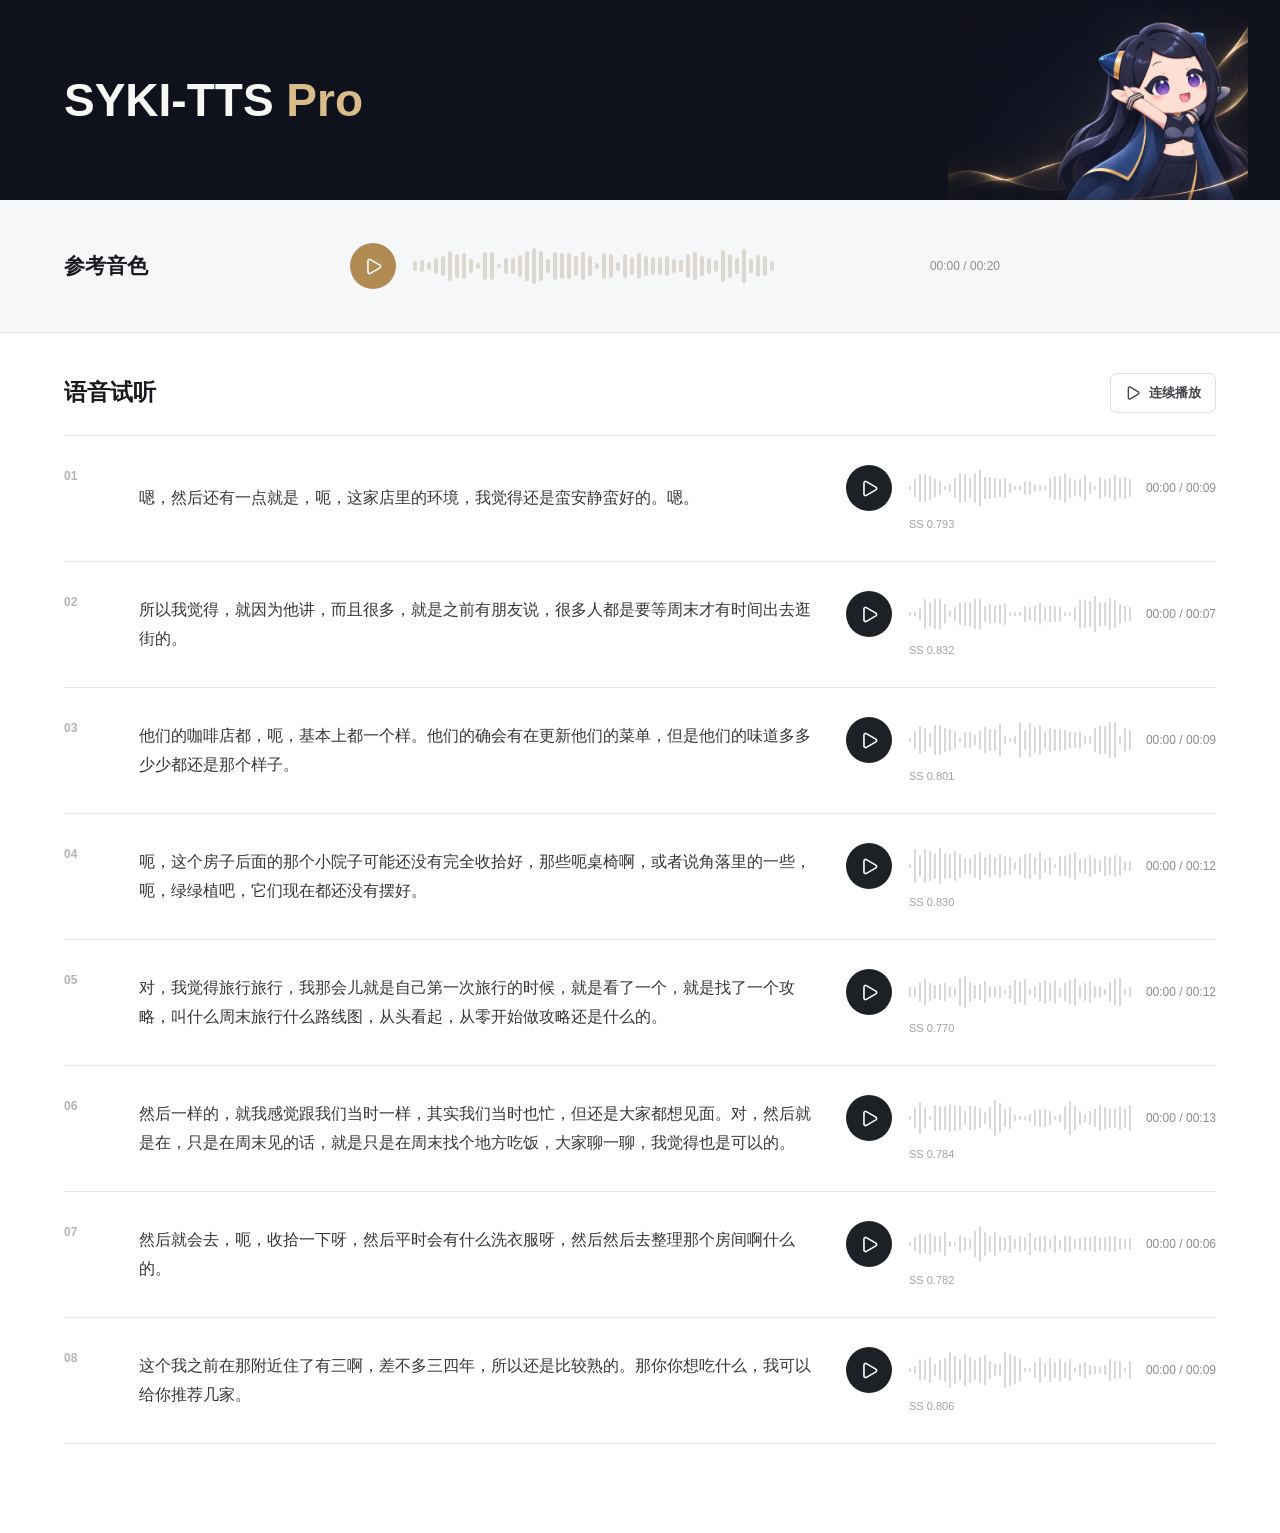
==== syki-tts-pro/index.html @ 078a3ed6 "Add SYKI-TTS Pro voice demo" ====
<!doctype html>
<html lang="zh-CN">
<head>
  <meta charset="utf-8">
  <meta name="viewport" content="width=device-width, initial-scale=1">
  <meta name="theme-color" content="#101116">
  <meta name="description" content="SYKI-TTS Pro 自然语音试听。">
  <title>SYKI-TTS Pro | 自然语音试听</title>
  <link rel="stylesheet" href="assets/style.css">
  <script defer src="assets/data.js"></script>
  <script defer src="assets/app.js"></script>
</head>
<body>
  <main id="top">
    <section class="hero" aria-labelledby="hero-title">
      <div class="hero-inner">
        <div class="hero-copy"><h1 id="hero-title">SYKI-TTS <span>Pro</span></h1></div>
        <div class="hero-art" aria-hidden="true"></div>
      </div>
    </section>

    <section class="reference-band" aria-labelledby="reference-heading">
      <div class="reference-inner">
        <div class="reference-heading">
          <h2 id="reference-heading">参考音色</h2>
        </div>
        <div id="reference-player" class="reference-player"></div>
      </div>
    </section>

    <section id="samples" class="samples-section" aria-labelledby="samples-heading">
      <div class="section-heading">
        <h2 id="samples-heading">语音试听</h2>
        <button id="play-all" class="play-all" type="button"><span class="all-icon" aria-hidden="true"></span><span class="all-label">连续播放</span></button>
      </div>
      <div id="samples-list" class="samples-list"></div>
      <p id="playback-error" class="playback-error" role="status" aria-live="polite"></p>
      <noscript><p>请启用 JavaScript 后试听音频。</p></noscript>
    </section>
  </main>
</body>
</html>
---- syki-tts-pro/assets/style.css ----
:root{color-scheme:light;--ink:#18191d;--muted:#73767c;--line:#e5e6e8;--gold:#ad8950;--paper:#fff;--surface:#f7f8f9;--blue:#446e7a}
*{box-sizing:border-box}
html{scroll-behavior:smooth}
body{margin:0;background:var(--paper);color:var(--ink);font-family:-apple-system,BlinkMacSystemFont,"SF Pro Display","Segoe UI","PingFang SC","Microsoft YaHei",sans-serif;letter-spacing:0;-webkit-font-smoothing:antialiased}
button,input,a{font:inherit}
button{cursor:pointer}
a{color:inherit;text-decoration:none}
button:focus-visible,a:focus-visible,input:focus-visible{outline:3px solid #478999;outline-offset:4px}
.hero{color:#f7f7f5;background:#0f111c;overflow:hidden}
.hero-inner{max-width:1216px;height:200px;margin:auto;padding:0 32px;position:relative;display:flex;align-items:center}
.hero-copy{position:relative;z-index:1;max-width:calc(100% - 300px)}
.hero-art{position:absolute;right:0;top:0;bottom:0;width:300px;background-image:url('hero-wide.png');background-repeat:no-repeat;background-size:auto 100%;background-position:right bottom}
h1,h2,p{margin-top:0}
.hero h1{margin:0;font-size:46px;line-height:1.15;font-weight:700;letter-spacing:0;white-space:nowrap}
.hero h1 span{color:#d8bc8a}
.reference-band{background:#f6f7f8;border-bottom:1px solid #e8e9ea}
.reference-inner{max-width:1216px;min-height:132px;margin:auto;padding:26px 32px;display:grid;grid-template-columns:250px minmax(0,1fr);gap:36px;align-items:center}
.reference-heading h2{font-size:21px;margin:0;line-height:1.3;font-weight:650}
.reference-player{max-width:650px;min-width:0}
.audio-player{display:grid;grid-template-columns:48px minmax(0,1fr) auto;gap:15px;align-items:center;min-width:0}
.play-button{display:grid;place-items:center;width:46px;height:46px;padding:0;border:0;border-radius:50%;background:#1d2024;color:white;transition:background .2s ease,transform .2s ease}
.play-button:hover{background:#405b63;transform:scale(1.04)}
.play-button svg{width:19px;height:19px;stroke-width:2}
.reference-player .play-button{background:#b18b51}
.reference-player .play-button:hover{background:#856b43}
.wave-wrap{position:relative;min-width:0;height:44px;display:flex;align-items:center}
.wave-wrap:focus-within{outline:2px solid #478999;outline-offset:2px;border-radius:4px}
.wave{height:36px;display:flex;align-items:center;gap:3px;width:100%;overflow:hidden}
.wave span{flex:1 1 0;min-width:2px;max-width:4px;height:var(--bar-height);min-height:4px;border-radius:3px;background:#d5d9dc;transition:background .15s ease}
.wave span.played{background:var(--blue)}
.reference-player .wave span{background:#ddd8cf}
.reference-player .wave span.played{background:#af8a54}
.scrubber{position:absolute;inset:0;width:100%;height:100%;margin:0;opacity:0;cursor:pointer}
.audio-time{font-variant-numeric:tabular-nums;font-size:12px;color:#8a8c91;white-space:nowrap}
.samples-section{max-width:1216px;margin:auto;padding:40px 32px 70px;scroll-margin-top:24px}
.section-heading{display:flex;align-items:center;justify-content:space-between;gap:25px;padding-bottom:22px}
.section-heading h2{margin:0;font-size:23px;line-height:1.3;font-weight:650;letter-spacing:0}
.play-all{display:inline-flex;align-items:center;justify-content:center;gap:8px;min-height:40px;padding:0 14px;border:1px solid #dedfe1;border-radius:7px;color:#41464b;background:#fff;white-space:nowrap;font-size:13px;font-weight:600;transition:background .2s ease,border-color .2s ease}
.play-all:hover{background:#f5f6f7;border-color:#c7c9cb}
.all-icon{display:inline-flex;align-items:center;justify-content:center;width:16px;height:16px}
.all-icon svg{width:16px;height:16px}
.samples-list{border-top:1px solid #dfe1e3}
.sample-row{display:grid;grid-template-columns:50px minmax(0,1fr) minmax(285px,370px);gap:25px;align-items:center;padding:29px 0;border-bottom:1px solid #e7e9ea}
.sample-number{align-self:start;padding-top:4px;font-variant-numeric:tabular-nums;font-size:12px;color:#b2b4b7;font-weight:650}
.sample-text{margin:0;font-size:16px;line-height:1.8;color:#34363a;overflow-wrap:anywhere}
.sample-meta{display:flex;align-items:center;justify-content:space-between;gap:12px;margin-top:5px;padding-left:63px}
.sample-score{font-variant-numeric:tabular-nums;color:#a1a3a7;font-size:11px}
.sample-status{color:#69818a;font-size:11px;min-height:16px}
.audio-player.is-playing .play-button{background:#3e6873}
.playback-error{color:#aa5b45;font-size:13px;margin:18px 0 0;min-height:1px}
@media(max-width:900px){.hero-copy{max-width:calc(100% - 250px)}.hero-art{width:250px}.hero h1{font-size:36px}.reference-inner{grid-template-columns:180px minmax(0,1fr)}.sample-row{grid-template-columns:36px minmax(0,1fr);gap:12px 18px}.sample-control{grid-column:2;max-width:480px;width:100%}.sample-text{font-size:16px}.sample-number{grid-row:span 2}}
@media(max-width:600px){.hero{background:#0c0e1a}.hero-inner{height:150px;padding:0 20px}.hero-copy{max-width:calc(100% - 130px)}.hero-art{width:130px;background-image:url('hero-mobile.png');background-size:auto 145%}.hero h1{font-size:28px}.reference-inner{min-height:0;grid-template-columns:1fr;gap:16px;padding:23px 22px}.reference-heading h2{font-size:19px}.reference-player{width:100%}.samples-section{padding:30px 22px 60px}.section-heading{padding-bottom:18px;gap:18px}.section-heading h2{font-size:20px}.play-all{font-size:12px;padding:0 10px;min-height:38px}.sample-row{grid-template-columns:27px minmax(0,1fr);gap:12px 11px;padding:24px 0}.sample-text{font-size:15px;line-height:1.85}.sample-control{grid-column:2}.audio-player{grid-template-columns:42px minmax(0,1fr) auto;gap:10px}.play-button{width:42px;height:42px}.wave{gap:2px}.sample-meta{padding-left:52px}.audio-time{font-size:11px}}
@media(max-width:350px){.hero h1{font-size:24px}.audio-player{gap:8px}.audio-time{font-size:10px}}
@media(prefers-reduced-motion:reduce){html{scroll-behavior:auto}*,*::before,*::after{transition-duration:.01ms!important;animation-duration:.01ms!important}}
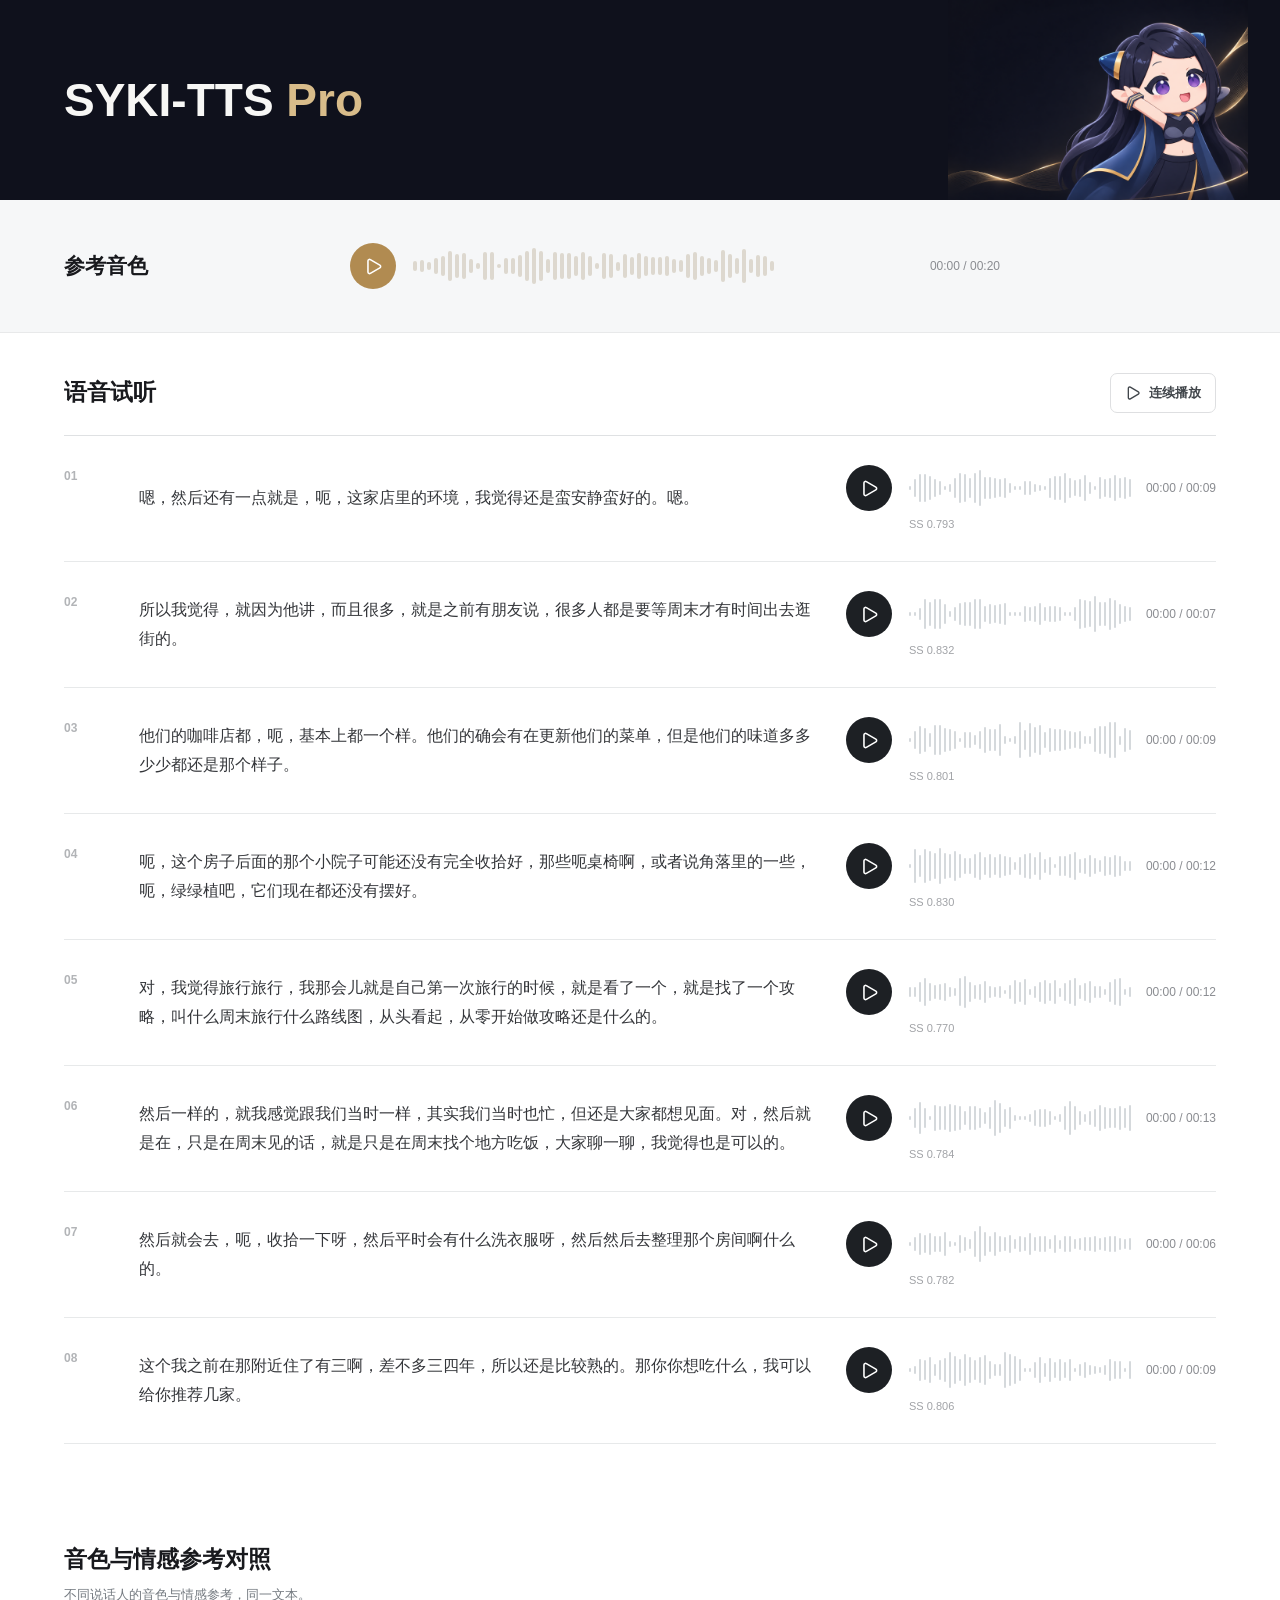
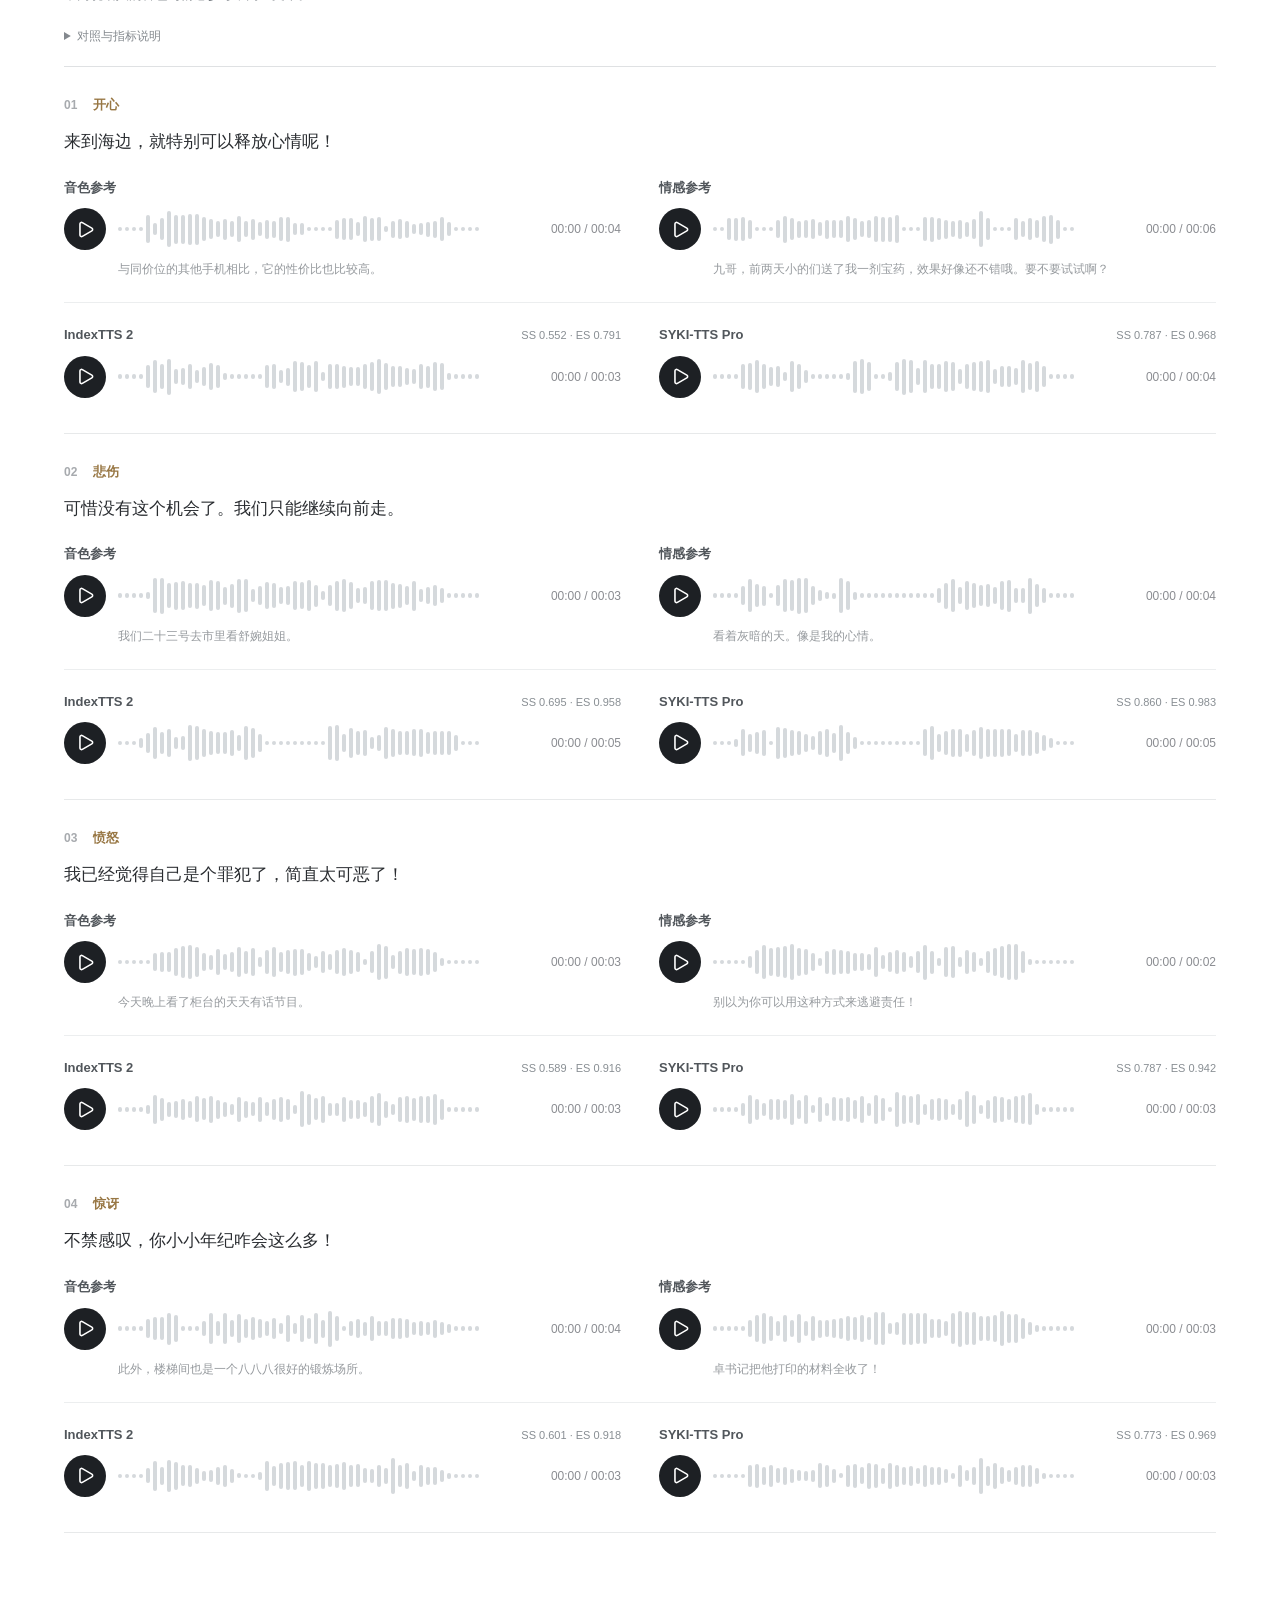
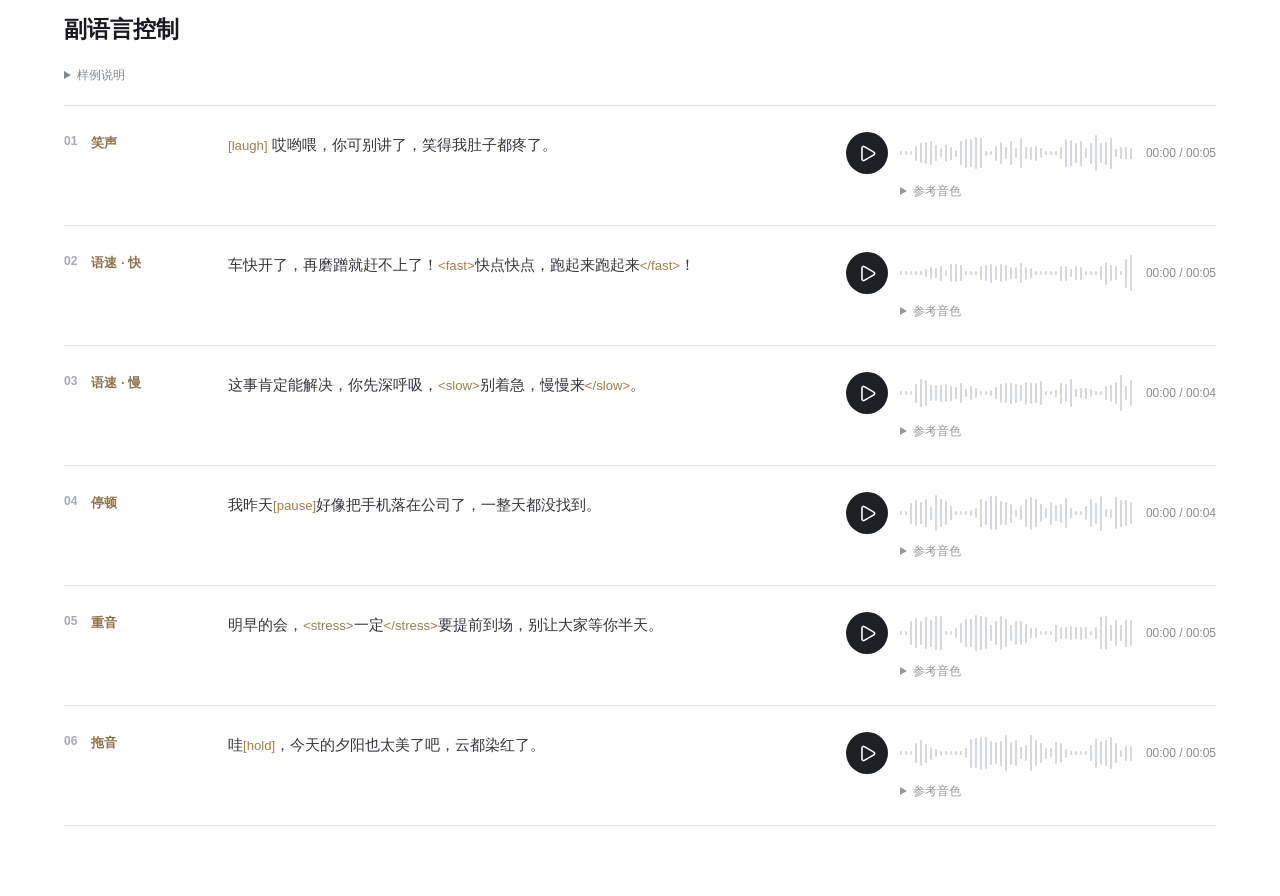
==== commit d34ff40a: "Add voice comparison and paralinguistic samples" ====
--- a/syki-tts-pro/index.html
+++ b/syki-tts-pro/index.html
@@ -6,9 +6,10 @@
   <meta name="theme-color" content="#101116">
   <meta name="description" content="SYKI-TTS Pro 自然语音试听。">
   <title>SYKI-TTS Pro | 自然语音试听</title>
-  <link rel="stylesheet" href="assets/style.css">
+  <link rel="stylesheet" href="assets/style.css?v=2">
   <script defer src="assets/data.js"></script>
-  <script defer src="assets/app.js"></script>
+  <script defer src="assets/extras.js?v=2"></script>
+  <script defer src="assets/app.js?v=2"></script>
 </head>
 <body>
   <main id="top">
@@ -37,6 +38,21 @@
       <p id="playback-error" class="playback-error" role="status" aria-live="polite"></p>
       <noscript><p>请启用 JavaScript 后试听音频。</p></noscript>
     </section>
+
+    <section id="voice-comparison" class="feature-section" aria-labelledby="comparison-heading">
+      <div class="feature-heading">
+        <h2 id="comparison-heading">音色与情感参考对照</h2>
+        <p class="feature-note">不同说话人的音色与情感参考，同一文本。</p>
+      </div>
+      <details class="method-note"><summary>对照与指标说明</summary><p>样例从既有的 300 组对照测试中筛选，不代表整体统计。两种方案使用相同的文本和原始参考；SYKI-TTS Pro 将情感参考经过音色矫正后与原参考融合，再进行合成。SS 是与音色参考的相似度，ES 是与同情感真实语音的相似度，数值仅供参考。</p></details>
+      <div id="comparison-list" class="comparison-list"></div>
+    </section>
+
+    <section id="paralinguistic" class="feature-section paralinguistic-section" aria-labelledby="paralinguistic-heading">
+      <div class="feature-heading"><h2 id="paralinguistic-heading">副语言控制</h2></div>
+      <details class="method-note"><summary>样例说明</summary><p>样例来自已确认的三阶段验收结果；部分通过参考音频编辑、重新合成或音频拼接完成。</p></details>
+      <div id="paralinguistic-list" class="paralinguistic-list"></div>
+    </section>
   </main>
 </body>
 </html>
--- a/syki-tts-pro/assets/style.css
+++ b/syki-tts-pro/assets/style.css
@@ -48,7 +48,44 @@
 .sample-status{color:#69818a;font-size:11px;min-height:16px}
 .audio-player.is-playing .play-button{background:#3e6873}
 .playback-error{color:#aa5b45;font-size:13px;margin:18px 0 0;min-height:1px}
+.feature-section{max-width:1216px;margin:auto;padding:12px 32px 70px;scroll-margin-top:24px}
+.feature-heading{padding-bottom:20px}
+.feature-heading h2{margin:0;font-size:23px;line-height:1.3;font-weight:650}
+.feature-note{margin:10px 0 0;font-size:13px;line-height:1.6;color:#747a80}
+.method-note{margin:0 0 20px;color:#84898e;font-size:12px;line-height:1.7}
+.method-note summary{cursor:pointer;width:max-content}
+.method-note p{max-width:760px;margin:10px 0 0}
+.comparison-list,.paralinguistic-list{border-top:1px solid #dfe1e3}
+.comparison-item{padding:29px 0 34px;border-bottom:1px solid #e7e9ea}
+.comparison-header,.para-heading{display:flex;align-items:center;gap:16px}
+.item-number{font-size:12px;font-weight:650;color:#a7aaae;font-variant-numeric:tabular-nums}
+.emotion-label{font-size:13px;color:#987744;font-weight:600}
+.comparison-text{margin:14px 0 22px;color:#292c30;font-size:17px;line-height:1.7}
+.comparison-grid{display:grid;grid-template-columns:repeat(2,minmax(0,1fr));gap:22px 38px}
+.comparison-unit{min-width:0}
+.input-grid{padding:0 0 23px}
+.result-grid{padding:23px 0 0;border-top:1px solid #eceeef}
+.unit-heading{display:flex;align-items:baseline;justify-content:space-between;gap:10px;flex-wrap:wrap}
+.unit-title{margin:0 0 10px;font-size:13px;line-height:1.4;font-weight:650;color:#51565b}
+.metric{font-size:11px;color:#888e93;font-variant-numeric:tabular-nums;white-space:nowrap}
+.comparison-unit .play-button,.para-control .play-button{width:42px;height:42px}
+.comparison-unit .audio-player,.para-control .audio-player{grid-template-columns:42px minmax(0,1fr) auto;gap:12px}
+.prompt-transcript{margin:9px 0 0 54px;color:#969a9e;font-size:12px;line-height:1.6}
+.para-item{display:grid;grid-template-columns:140px minmax(0,1fr);gap:24px;padding:25px 0;border-bottom:1px solid #e7e9ea}
+.para-heading{align-items:start;gap:14px;padding-top:3px}
+.para-type{margin:0;font-size:13px;font-weight:650;color:#8e724b}
+.para-content{display:grid;grid-template-columns:minmax(0,1fr) minmax(280px,370px);align-items:start;gap:28px}
+.para-text{margin:0;color:#34363a;font-size:15px;line-height:1.8;overflow-wrap:anywhere}
+.text-marker{color:#a47e4c;font-size:.88em}
+.para-reference{margin:8px 0 0 54px;color:#92979b;font-size:12px}
+.para-reference summary{cursor:pointer;width:max-content}
+.para-reference .audio-player{margin-top:9px}
+.para-reference .play-button{width:36px;height:36px;background:#a78755}
+.para-reference .audio-player{grid-template-columns:36px minmax(0,1fr) auto;gap:9px}
+.para-reference .audio-time{font-size:10px}
 @media(max-width:900px){.hero-copy{max-width:calc(100% - 250px)}.hero-art{width:250px}.hero h1{font-size:36px}.reference-inner{grid-template-columns:180px minmax(0,1fr)}.sample-row{grid-template-columns:36px minmax(0,1fr);gap:12px 18px}.sample-control{grid-column:2;max-width:480px;width:100%}.sample-text{font-size:16px}.sample-number{grid-row:span 2}}
 @media(max-width:600px){.hero{background:#0c0e1a}.hero-inner{height:150px;padding:0 20px}.hero-copy{max-width:calc(100% - 130px)}.hero-art{width:130px;background-image:url('hero-mobile.png');background-size:auto 145%}.hero h1{font-size:28px}.reference-inner{min-height:0;grid-template-columns:1fr;gap:16px;padding:23px 22px}.reference-heading h2{font-size:19px}.reference-player{width:100%}.samples-section{padding:30px 22px 60px}.section-heading{padding-bottom:18px;gap:18px}.section-heading h2{font-size:20px}.play-all{font-size:12px;padding:0 10px;min-height:38px}.sample-row{grid-template-columns:27px minmax(0,1fr);gap:12px 11px;padding:24px 0}.sample-text{font-size:15px;line-height:1.85}.sample-control{grid-column:2}.audio-player{grid-template-columns:42px minmax(0,1fr) auto;gap:10px}.play-button{width:42px;height:42px}.wave{gap:2px}.sample-meta{padding-left:52px}.audio-time{font-size:11px}}
 @media(max-width:350px){.hero h1{font-size:24px}.audio-player{gap:8px}.audio-time{font-size:10px}}
+@media(max-width:900px){.para-item{grid-template-columns:110px minmax(0,1fr)}.para-content{grid-template-columns:1fr;gap:16px}.para-control{max-width:480px;width:100%}}
+@media(max-width:600px){.feature-section{padding:8px 22px 52px}.feature-heading h2{font-size:20px}.feature-note{font-size:12px}.comparison-item{padding:24px 0}.comparison-text{font-size:16px;margin:12px 0 20px}.comparison-grid{grid-template-columns:1fr;gap:18px}.input-grid{padding-bottom:20px}.result-grid{padding-top:20px}.para-item{grid-template-columns:1fr;gap:14px;padding:22px 0}.para-content{gap:14px}.para-heading{padding:0}.para-text{font-size:15px}.prompt-transcript{margin-left:52px}.para-reference{margin-left:52px}}
 @media(prefers-reduced-motion:reduce){html{scroll-behavior:auto}*,*::before,*::after{transition-duration:.01ms!important;animation-duration:.01ms!important}}
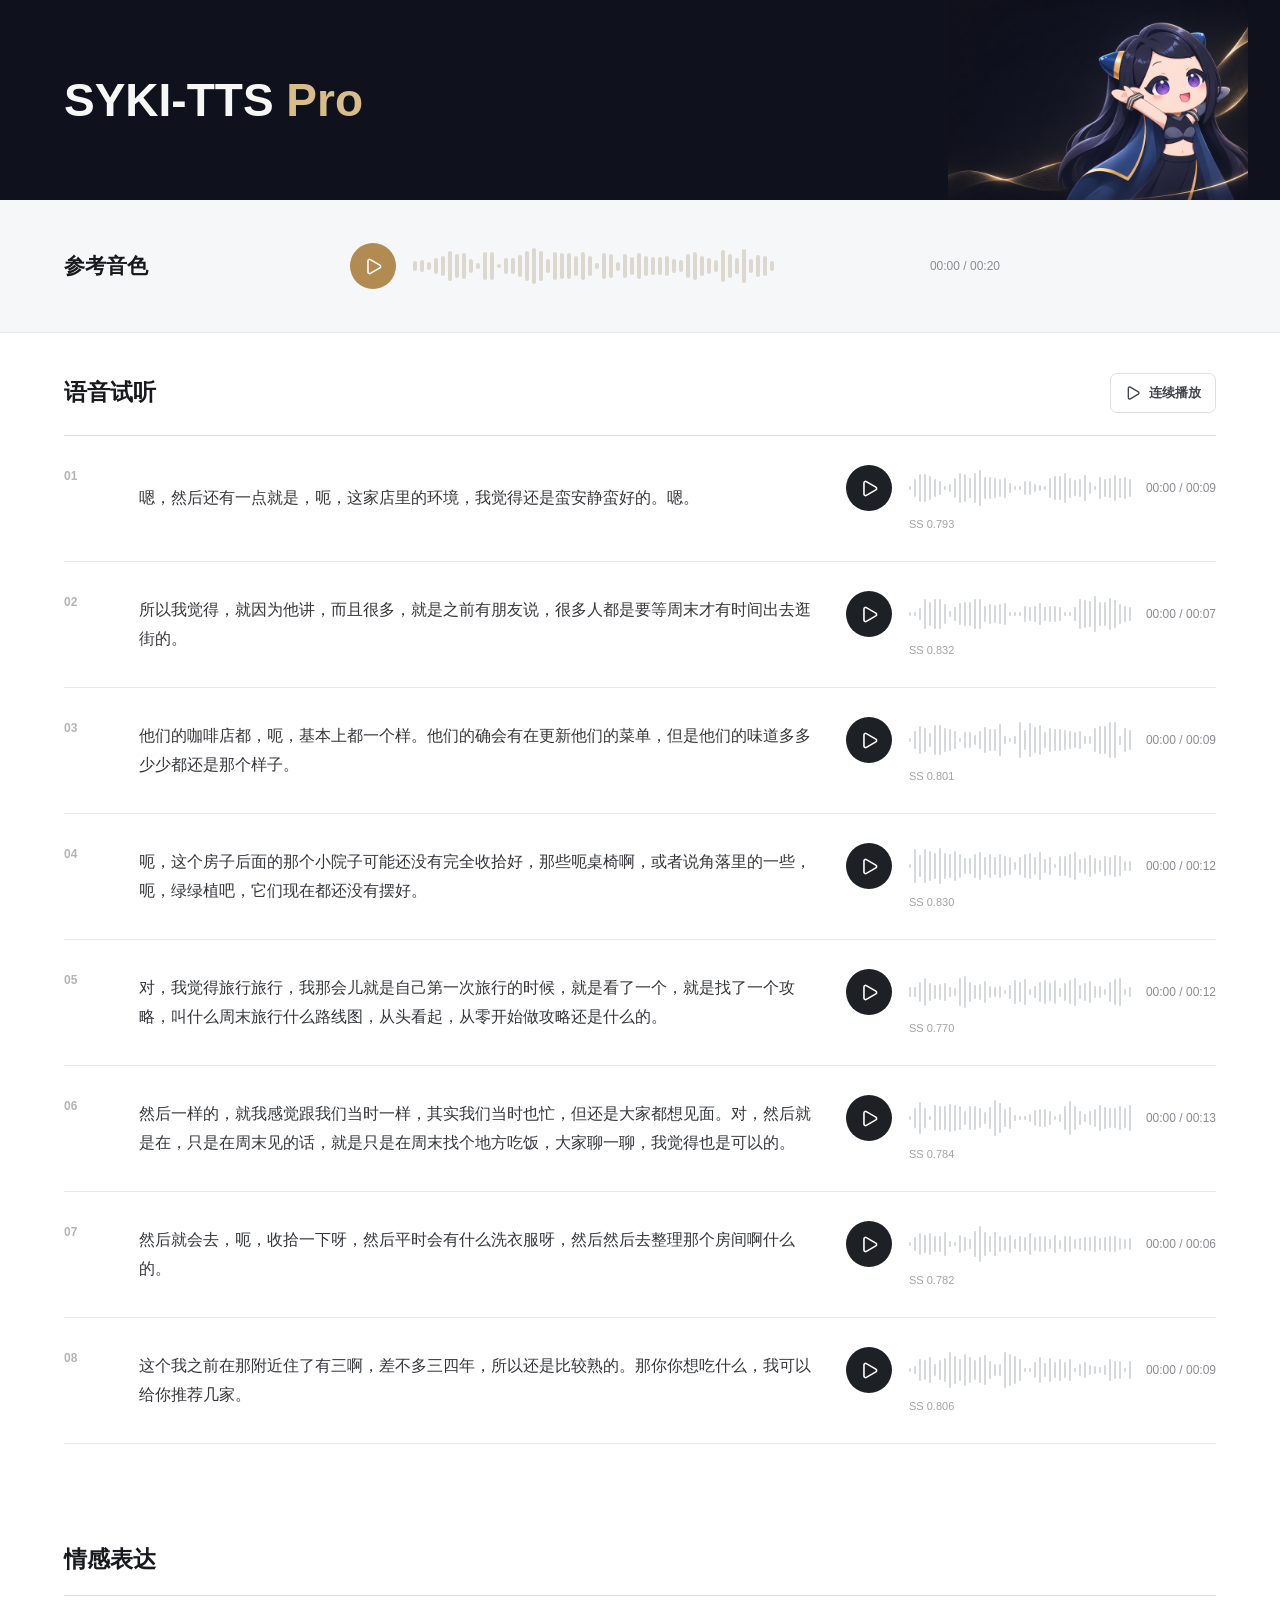
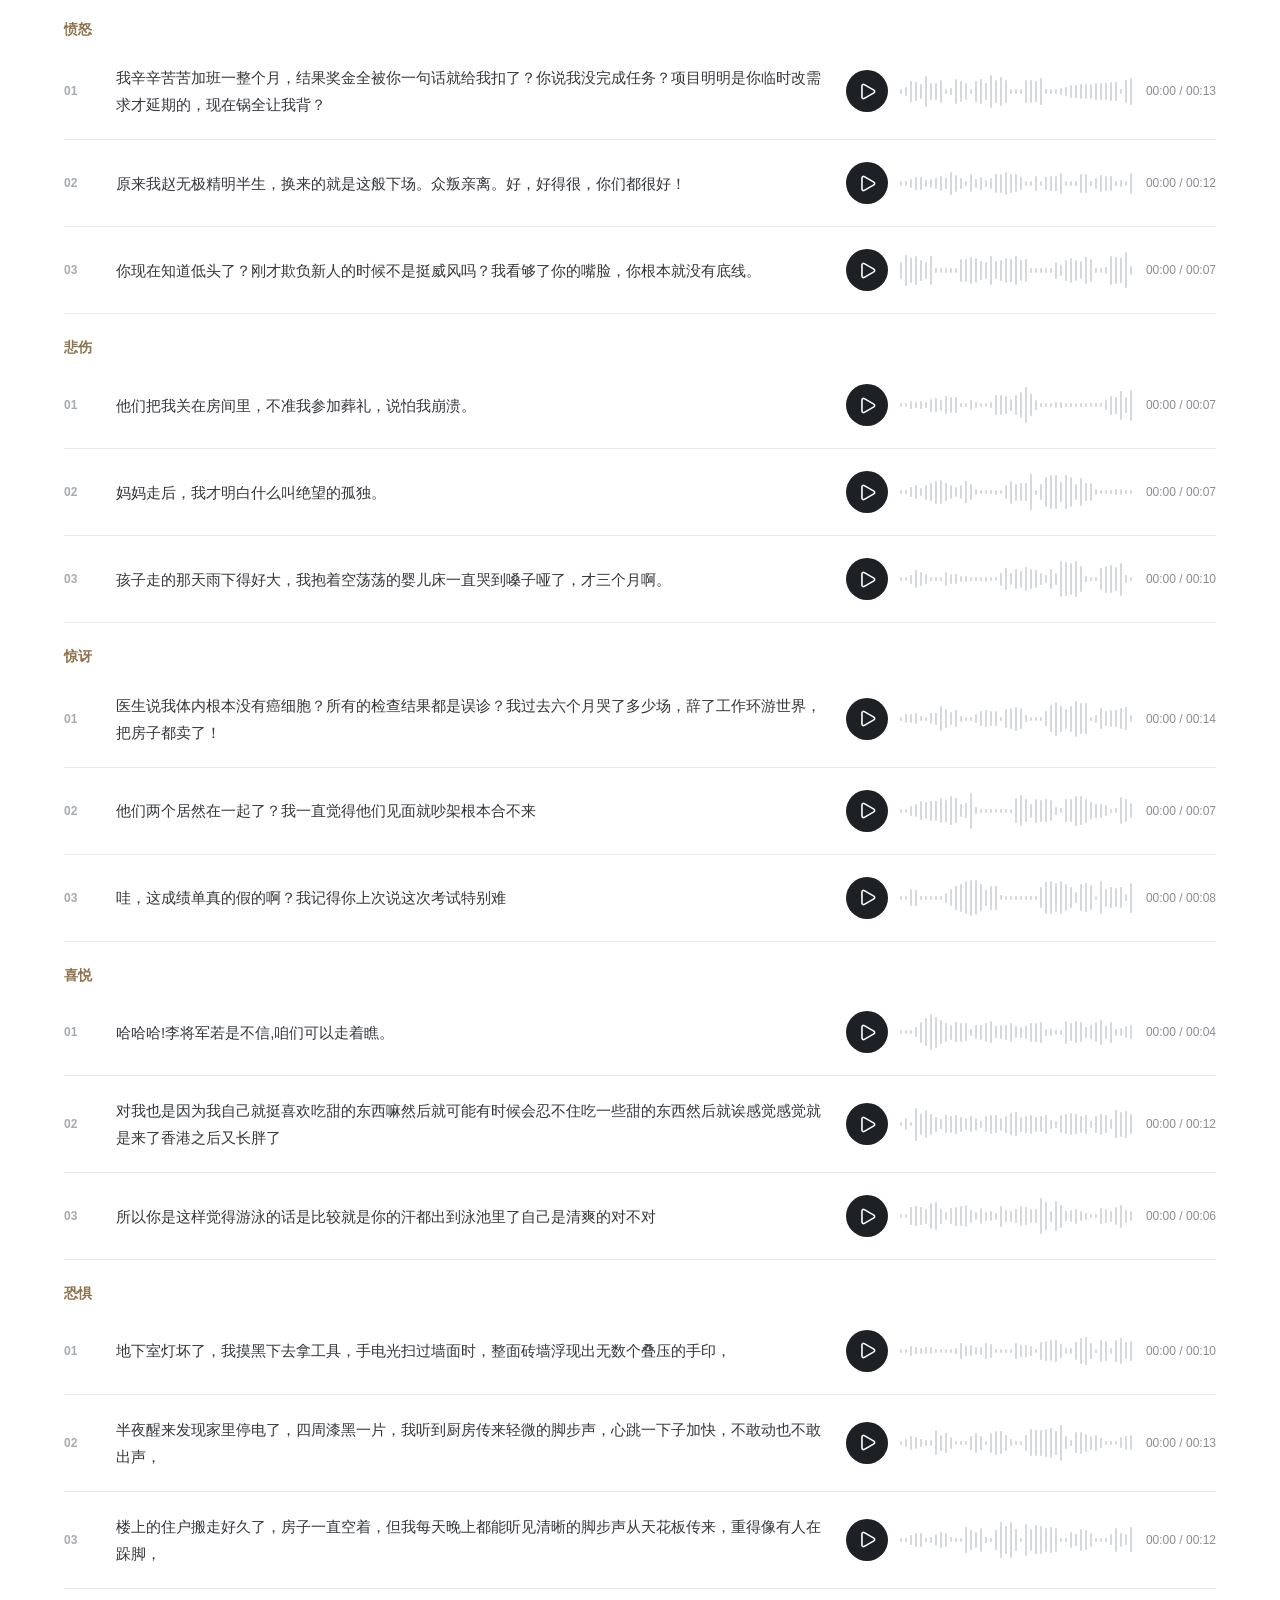
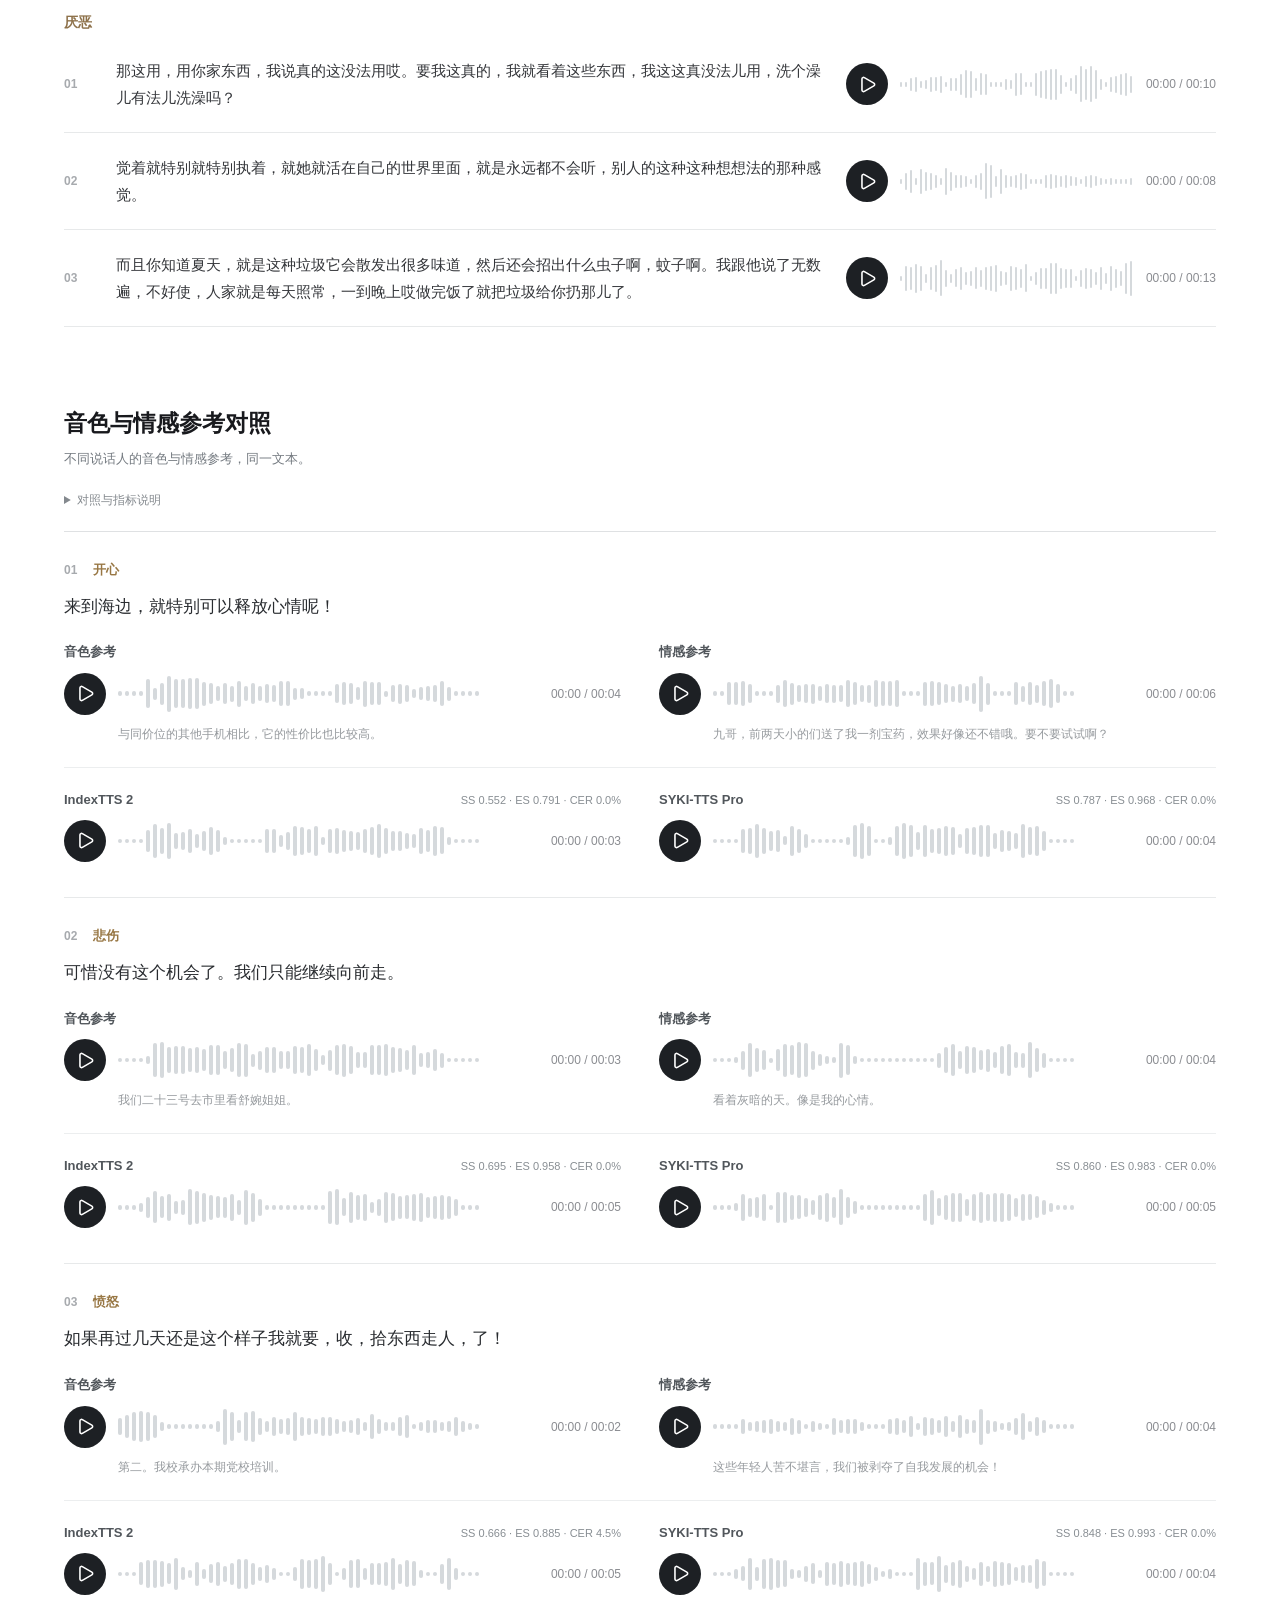
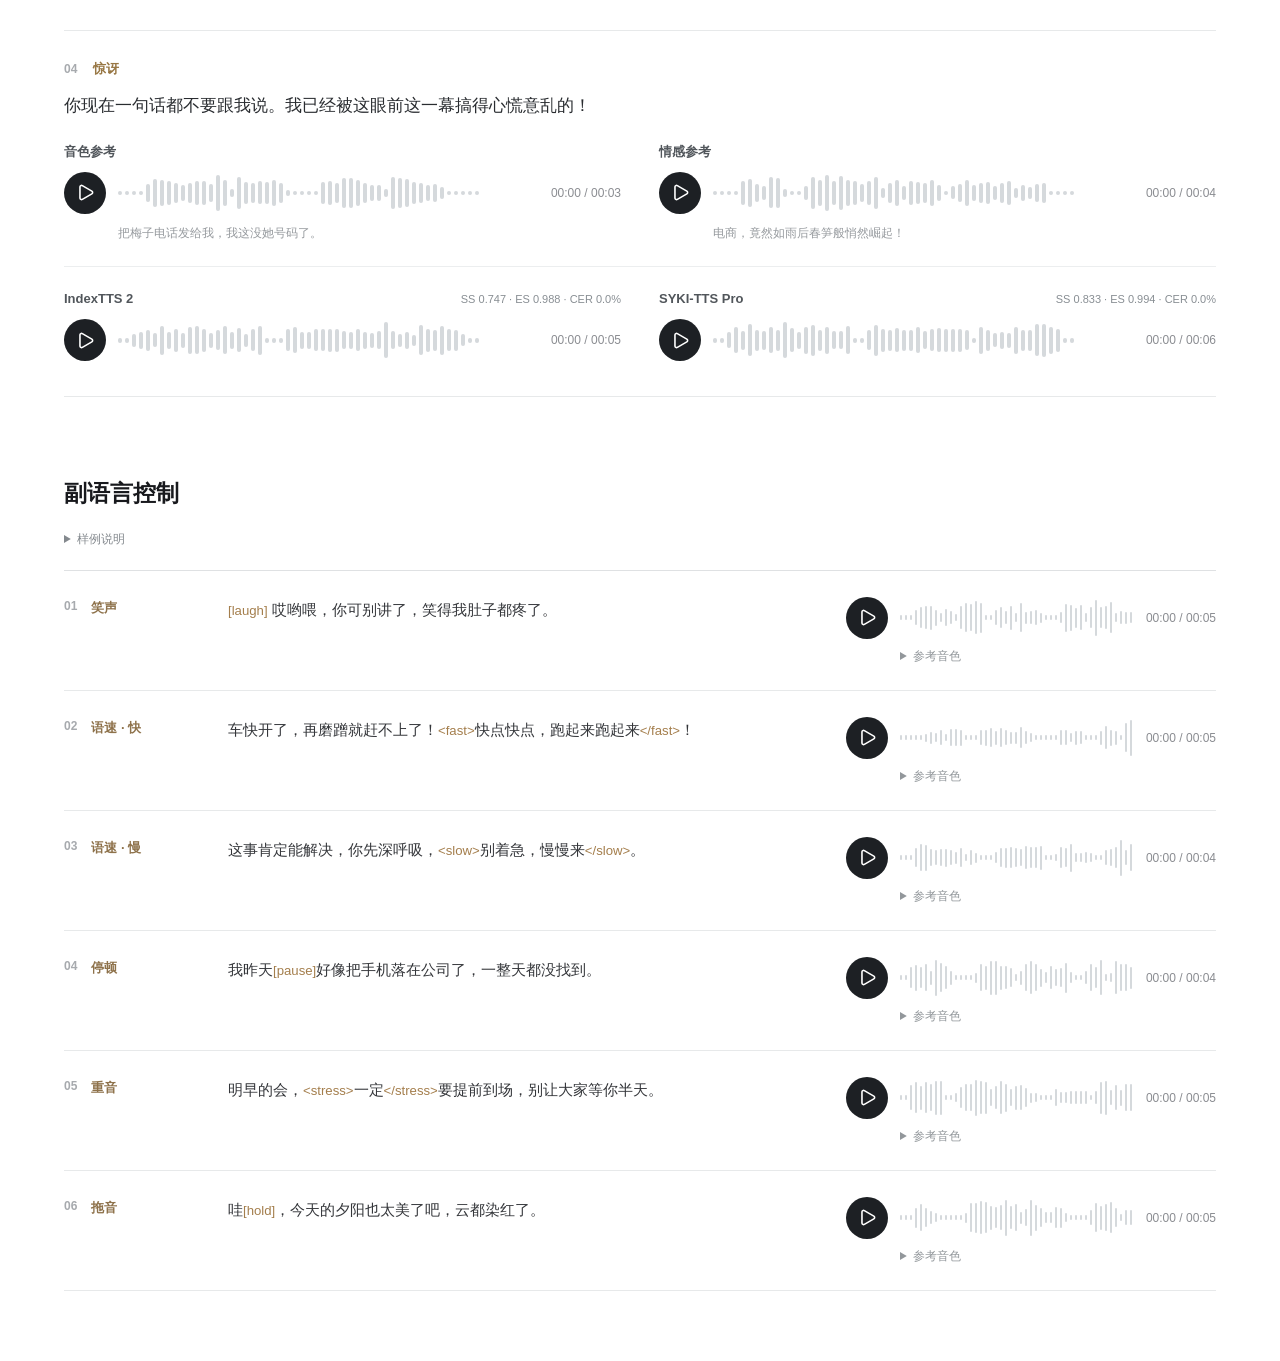
==== commit 7b9de116: "Add selected emotion samples and stronger comparisons" ====
--- a/syki-tts-pro/index.html
+++ b/syki-tts-pro/index.html
@@ -6,10 +6,10 @@
   <meta name="theme-color" content="#101116">
   <meta name="description" content="SYKI-TTS Pro 自然语音试听。">
   <title>SYKI-TTS Pro | 自然语音试听</title>
-  <link rel="stylesheet" href="assets/style.css?v=2">
+  <link rel="stylesheet" href="assets/style.css?v=3">
   <script defer src="assets/data.js"></script>
-  <script defer src="assets/extras.js?v=2"></script>
-  <script defer src="assets/app.js?v=2"></script>
+  <script defer src="assets/extras.js?v=3"></script>
+  <script defer src="assets/app.js?v=3"></script>
 </head>
 <body>
   <main id="top">
@@ -39,12 +39,17 @@
       <noscript><p>请启用 JavaScript 后试听音频。</p></noscript>
     </section>
 
+    <section id="emotion" class="feature-section" aria-labelledby="emotion-heading">
+      <div class="feature-heading"><h2 id="emotion-heading">情感表达</h2></div>
+      <div id="emotion-list" class="emotion-list"></div>
+    </section>
+
     <section id="voice-comparison" class="feature-section" aria-labelledby="comparison-heading">
       <div class="feature-heading">
         <h2 id="comparison-heading">音色与情感参考对照</h2>
         <p class="feature-note">不同说话人的音色与情感参考，同一文本。</p>
       </div>
-      <details class="method-note"><summary>对照与指标说明</summary><p>样例从既有的 300 组对照测试中筛选，不代表整体统计。两种方案使用相同的文本和原始参考；SYKI-TTS Pro 将情感参考经过音色矫正后与原参考融合，再进行合成。SS 是与音色参考的相似度，ES 是与同情感真实语音的相似度，数值仅供参考。</p></details>
+      <details class="method-note"><summary>对照与指标说明</summary><p>样例从既有的 300 组对照测试中筛选，不代表整体统计。展示的两种方案使用相同文本和原始参考；SYKI-TTS Pro 将情感参考经过音色矫正后与原参考融合，再进行合成。SS 是音色相似度，ES 是与同情感真实语音的相似度，CER 是自动识别字错率。其他单参考模型的音色分数不作直接比较；单例数值不等于主观听感或整体效果。</p></details>
       <div id="comparison-list" class="comparison-list"></div>
     </section>
 
--- a/syki-tts-pro/assets/style.css
+++ b/syki-tts-pro/assets/style.css
@@ -55,6 +55,13 @@
 .method-note{margin:0 0 20px;color:#84898e;font-size:12px;line-height:1.7}
 .method-note summary{cursor:pointer;width:max-content}
 .method-note p{max-width:760px;margin:10px 0 0}
+.emotion-list{border-top:1px solid #dfe1e3}
+.emotion-group{padding-top:24px}
+.emotion-group-title{margin:0 0 4px;font-size:14px;line-height:1.4;font-weight:650;color:#8e724b}
+.emotion-item{display:grid;grid-template-columns:32px minmax(0,1fr) minmax(285px,370px);align-items:center;gap:20px;padding:21px 0;border-bottom:1px solid #e7e9ea}
+.emotion-text{margin:0;color:#34363a;font-size:15px;line-height:1.8;overflow-wrap:anywhere}
+.emotion-item .audio-player{grid-template-columns:42px minmax(0,1fr) auto;gap:12px}
+.emotion-item .play-button{width:42px;height:42px}
 .comparison-list,.paralinguistic-list{border-top:1px solid #dfe1e3}
 .comparison-item{padding:29px 0 34px;border-bottom:1px solid #e7e9ea}
 .comparison-header,.para-heading{display:flex;align-items:center;gap:16px}
@@ -87,5 +94,6 @@
 @media(max-width:600px){.hero{background:#0c0e1a}.hero-inner{height:150px;padding:0 20px}.hero-copy{max-width:calc(100% - 130px)}.hero-art{width:130px;background-image:url('hero-mobile.png');background-size:auto 145%}.hero h1{font-size:28px}.reference-inner{min-height:0;grid-template-columns:1fr;gap:16px;padding:23px 22px}.reference-heading h2{font-size:19px}.reference-player{width:100%}.samples-section{padding:30px 22px 60px}.section-heading{padding-bottom:18px;gap:18px}.section-heading h2{font-size:20px}.play-all{font-size:12px;padding:0 10px;min-height:38px}.sample-row{grid-template-columns:27px minmax(0,1fr);gap:12px 11px;padding:24px 0}.sample-text{font-size:15px;line-height:1.85}.sample-control{grid-column:2}.audio-player{grid-template-columns:42px minmax(0,1fr) auto;gap:10px}.play-button{width:42px;height:42px}.wave{gap:2px}.sample-meta{padding-left:52px}.audio-time{font-size:11px}}
 @media(max-width:350px){.hero h1{font-size:24px}.audio-player{gap:8px}.audio-time{font-size:10px}}
 @media(max-width:900px){.para-item{grid-template-columns:110px minmax(0,1fr)}.para-content{grid-template-columns:1fr;gap:16px}.para-control{max-width:480px;width:100%}}
+@media(max-width:900px){.emotion-item{grid-template-columns:27px minmax(0,1fr);gap:12px 11px}.emotion-item .audio-player{grid-column:2;max-width:480px;width:100%}.emotion-item .item-number{align-self:start;padding-top:5px}}
 @media(max-width:600px){.feature-section{padding:8px 22px 52px}.feature-heading h2{font-size:20px}.feature-note{font-size:12px}.comparison-item{padding:24px 0}.comparison-text{font-size:16px;margin:12px 0 20px}.comparison-grid{grid-template-columns:1fr;gap:18px}.input-grid{padding-bottom:20px}.result-grid{padding-top:20px}.para-item{grid-template-columns:1fr;gap:14px;padding:22px 0}.para-content{gap:14px}.para-heading{padding:0}.para-text{font-size:15px}.prompt-transcript{margin-left:52px}.para-reference{margin-left:52px}}
 @media(prefers-reduced-motion:reduce){html{scroll-behavior:auto}*,*::before,*::after{transition-duration:.01ms!important;animation-duration:.01ms!important}}
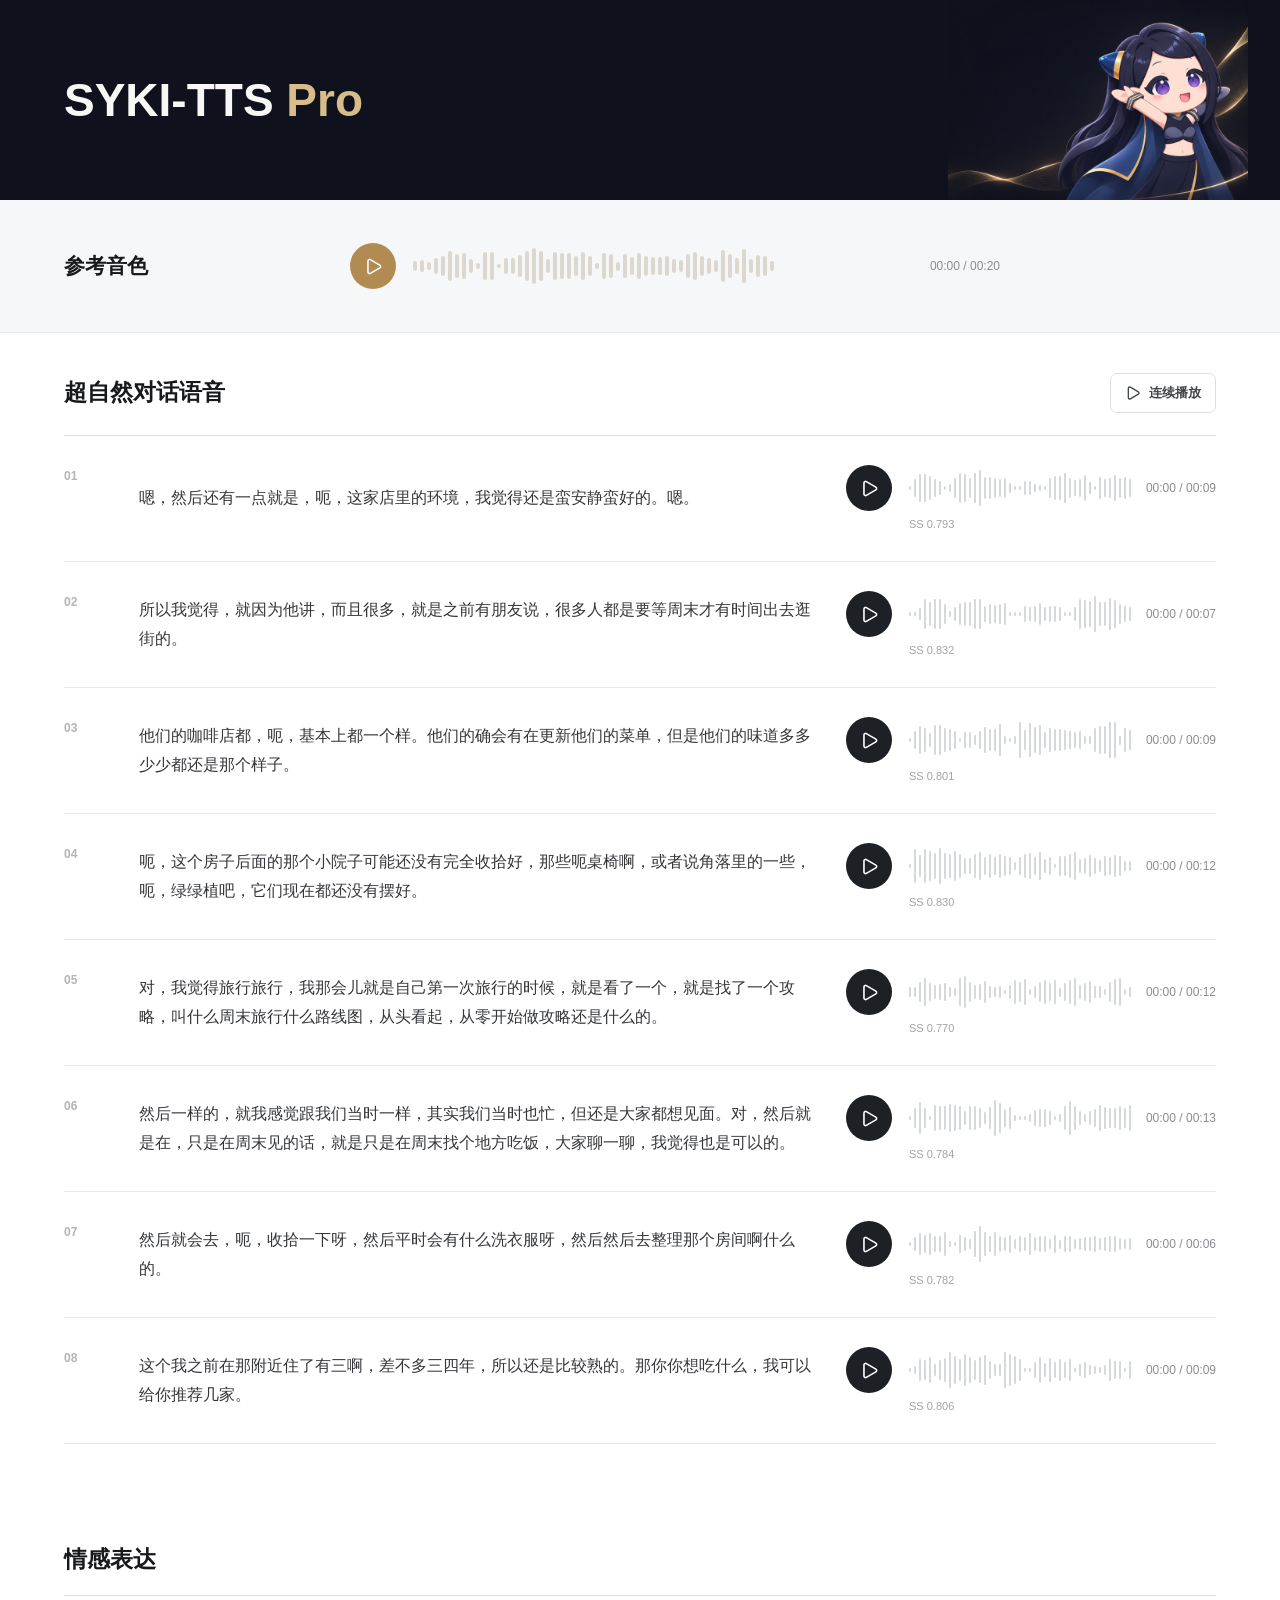
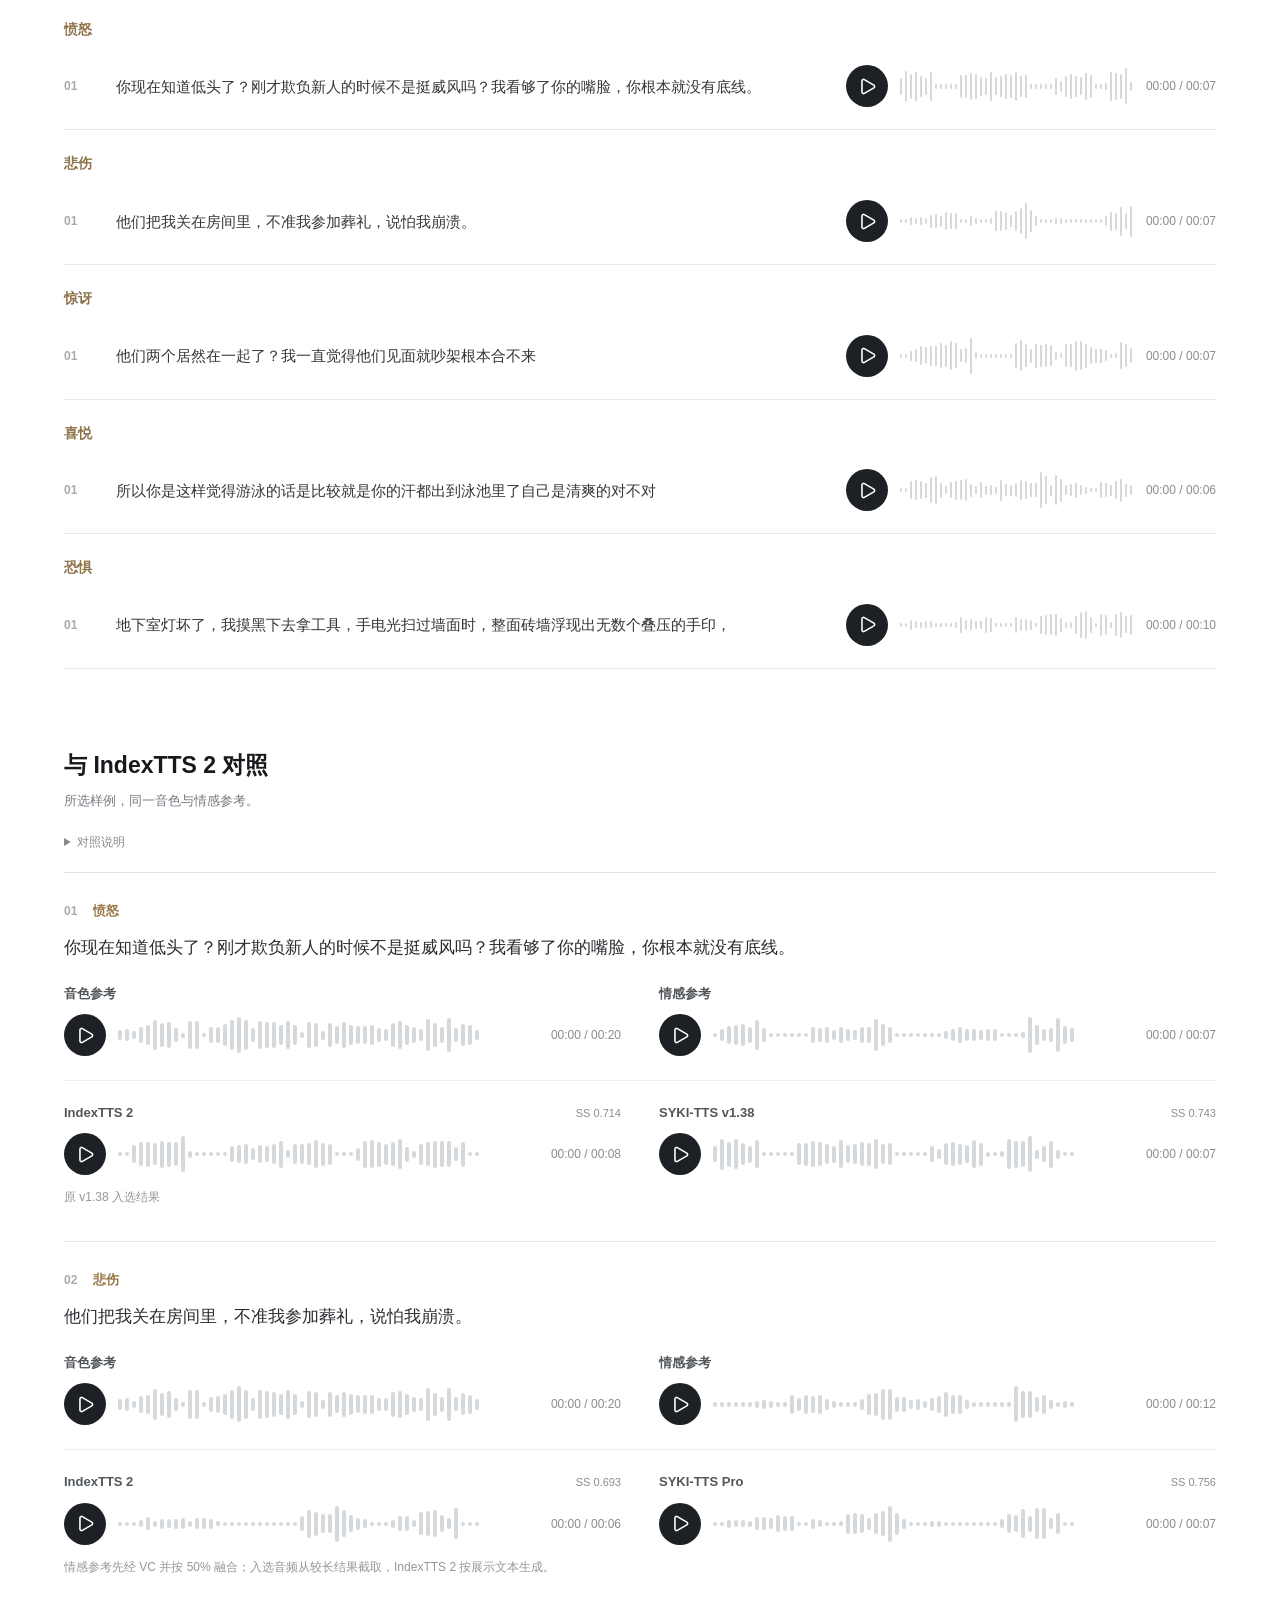
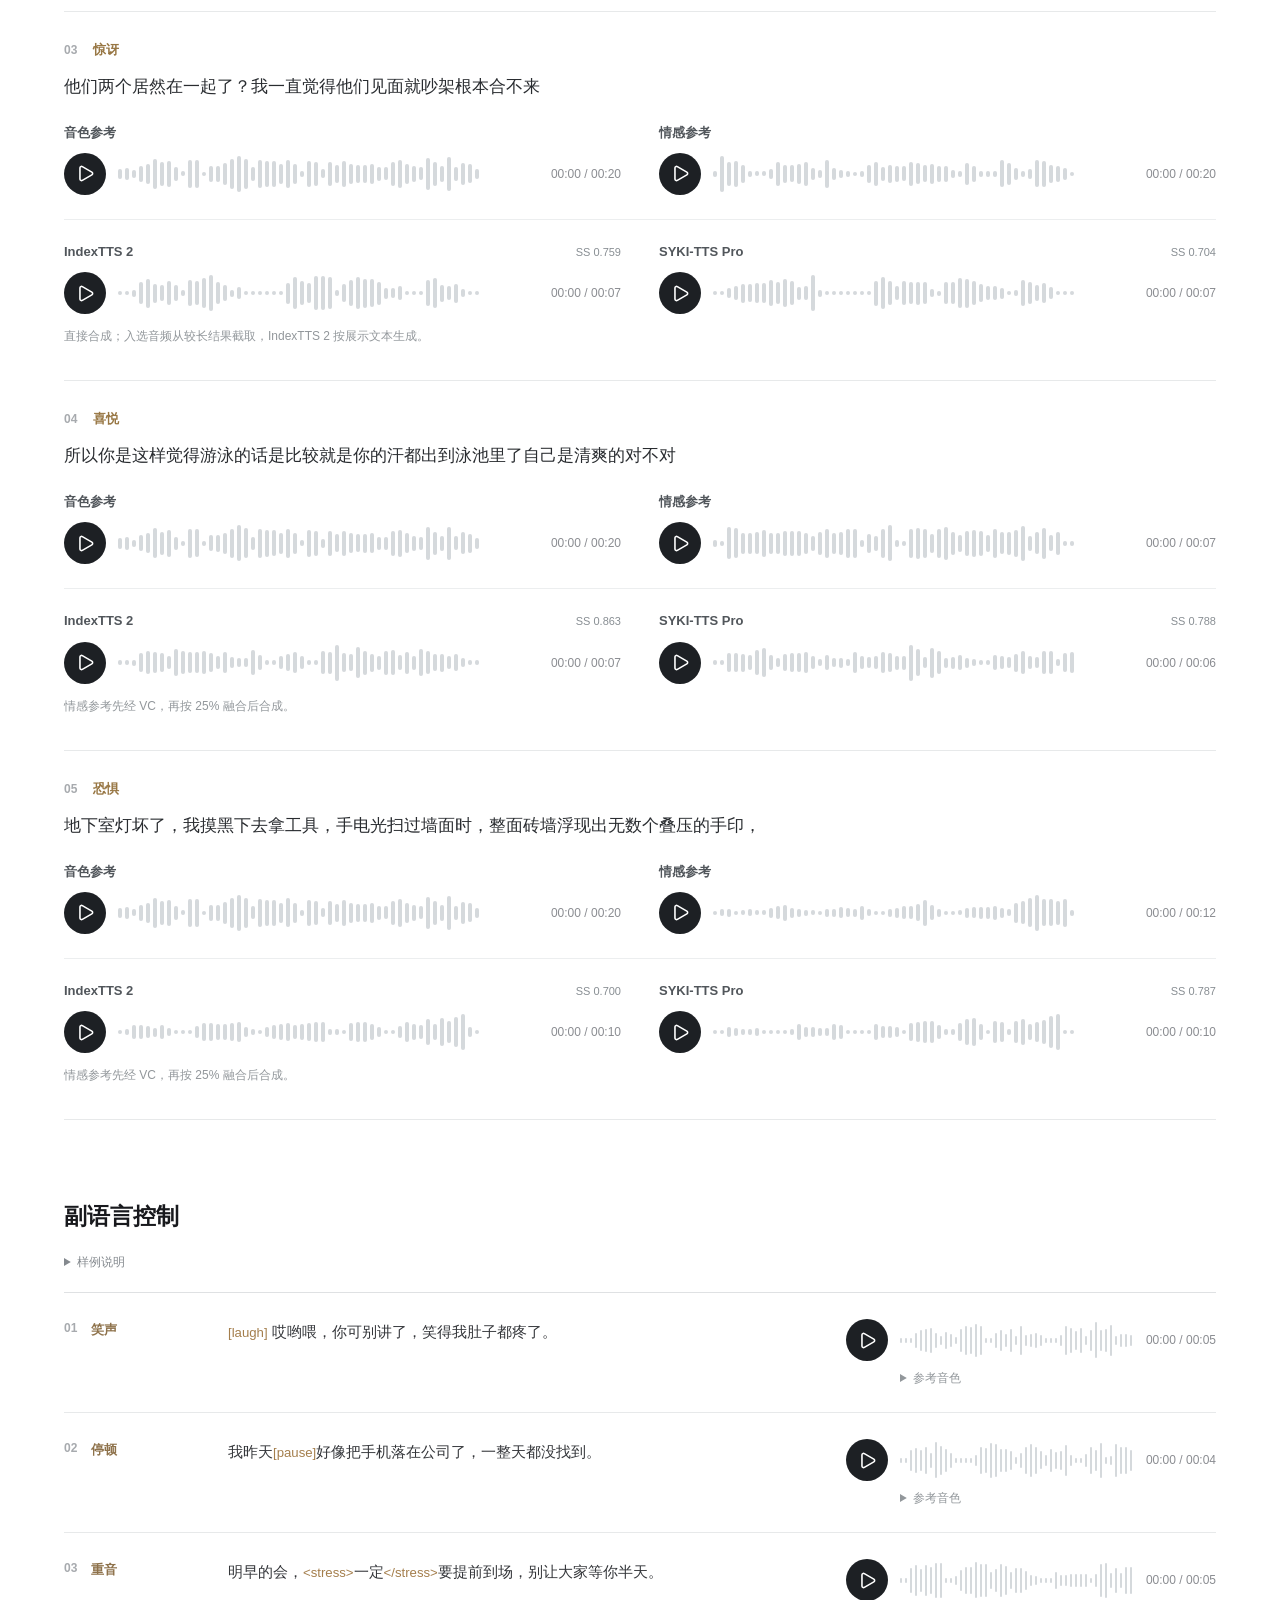
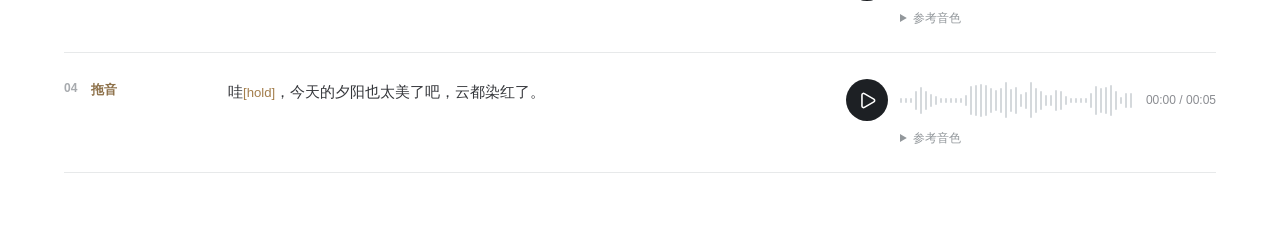
==== commit 034442d7: "Show selected emotions and IndexTTS comparisons" ====
--- a/syki-tts-pro/index.html
+++ b/syki-tts-pro/index.html
@@ -6,10 +6,10 @@
   <meta name="theme-color" content="#101116">
   <meta name="description" content="SYKI-TTS Pro 自然语音试听。">
   <title>SYKI-TTS Pro | 自然语音试听</title>
-  <link rel="stylesheet" href="assets/style.css?v=3">
+  <link rel="stylesheet" href="assets/style.css?v=4">
   <script defer src="assets/data.js"></script>
-  <script defer src="assets/extras.js?v=3"></script>
-  <script defer src="assets/app.js?v=3"></script>
+  <script defer src="assets/extras.js?v=4"></script>
+  <script defer src="assets/app.js?v=4"></script>
 </head>
 <body>
   <main id="top">
@@ -31,7 +31,7 @@
 
     <section id="samples" class="samples-section" aria-labelledby="samples-heading">
       <div class="section-heading">
-        <h2 id="samples-heading">语音试听</h2>
+        <h2 id="samples-heading">超自然对话语音</h2>
         <button id="play-all" class="play-all" type="button"><span class="all-icon" aria-hidden="true"></span><span class="all-label">连续播放</span></button>
       </div>
       <div id="samples-list" class="samples-list"></div>
@@ -46,10 +46,10 @@
 
     <section id="voice-comparison" class="feature-section" aria-labelledby="comparison-heading">
       <div class="feature-heading">
-        <h2 id="comparison-heading">音色与情感参考对照</h2>
-        <p class="feature-note">不同说话人的音色与情感参考，同一文本。</p>
+        <h2 id="comparison-heading">与 IndexTTS 2 对照</h2>
+        <p class="feature-note">所选样例，同一音色与情感参考。</p>
       </div>
-      <details class="method-note"><summary>对照与指标说明</summary><p>样例从既有的 300 组对照测试中筛选，不代表整体统计。展示的两种方案使用相同文本和原始参考；SYKI-TTS Pro 将情感参考经过音色矫正后与原参考融合，再进行合成。SS 是音色相似度，ES 是与同情感真实语音的相似度，CER 是自动识别字错率。其他单参考模型的音色分数不作直接比较；单例数值不等于主观听感或整体效果。</p></details>
+      <details class="method-note"><summary>对照说明</summary><p>SYKI 一侧为已选历史结果，IndexTTS 2 使用所示文本和相同原始参考重新生成。其中部分历史结果经过音频截取，生成时的完整文本和随机种子不完全相同；单次试听不代表整体测试。SS 为相对音色参考的相似度。</p></details>
       <div id="comparison-list" class="comparison-list"></div>
     </section>
 
--- a/syki-tts-pro/assets/style.css
+++ b/syki-tts-pro/assets/style.css
@@ -68,6 +68,7 @@
 .item-number{font-size:12px;font-weight:650;color:#a7aaae;font-variant-numeric:tabular-nums}
 .emotion-label{font-size:13px;color:#987744;font-weight:600}
 .comparison-text{margin:14px 0 22px;color:#292c30;font-size:17px;line-height:1.7}
+.comparison-case-note{margin:12px 0 0;color:#92979b;font-size:12px;line-height:1.6}
 .comparison-grid{display:grid;grid-template-columns:repeat(2,minmax(0,1fr));gap:22px 38px}
 .comparison-unit{min-width:0}
 .input-grid{padding:0 0 23px}
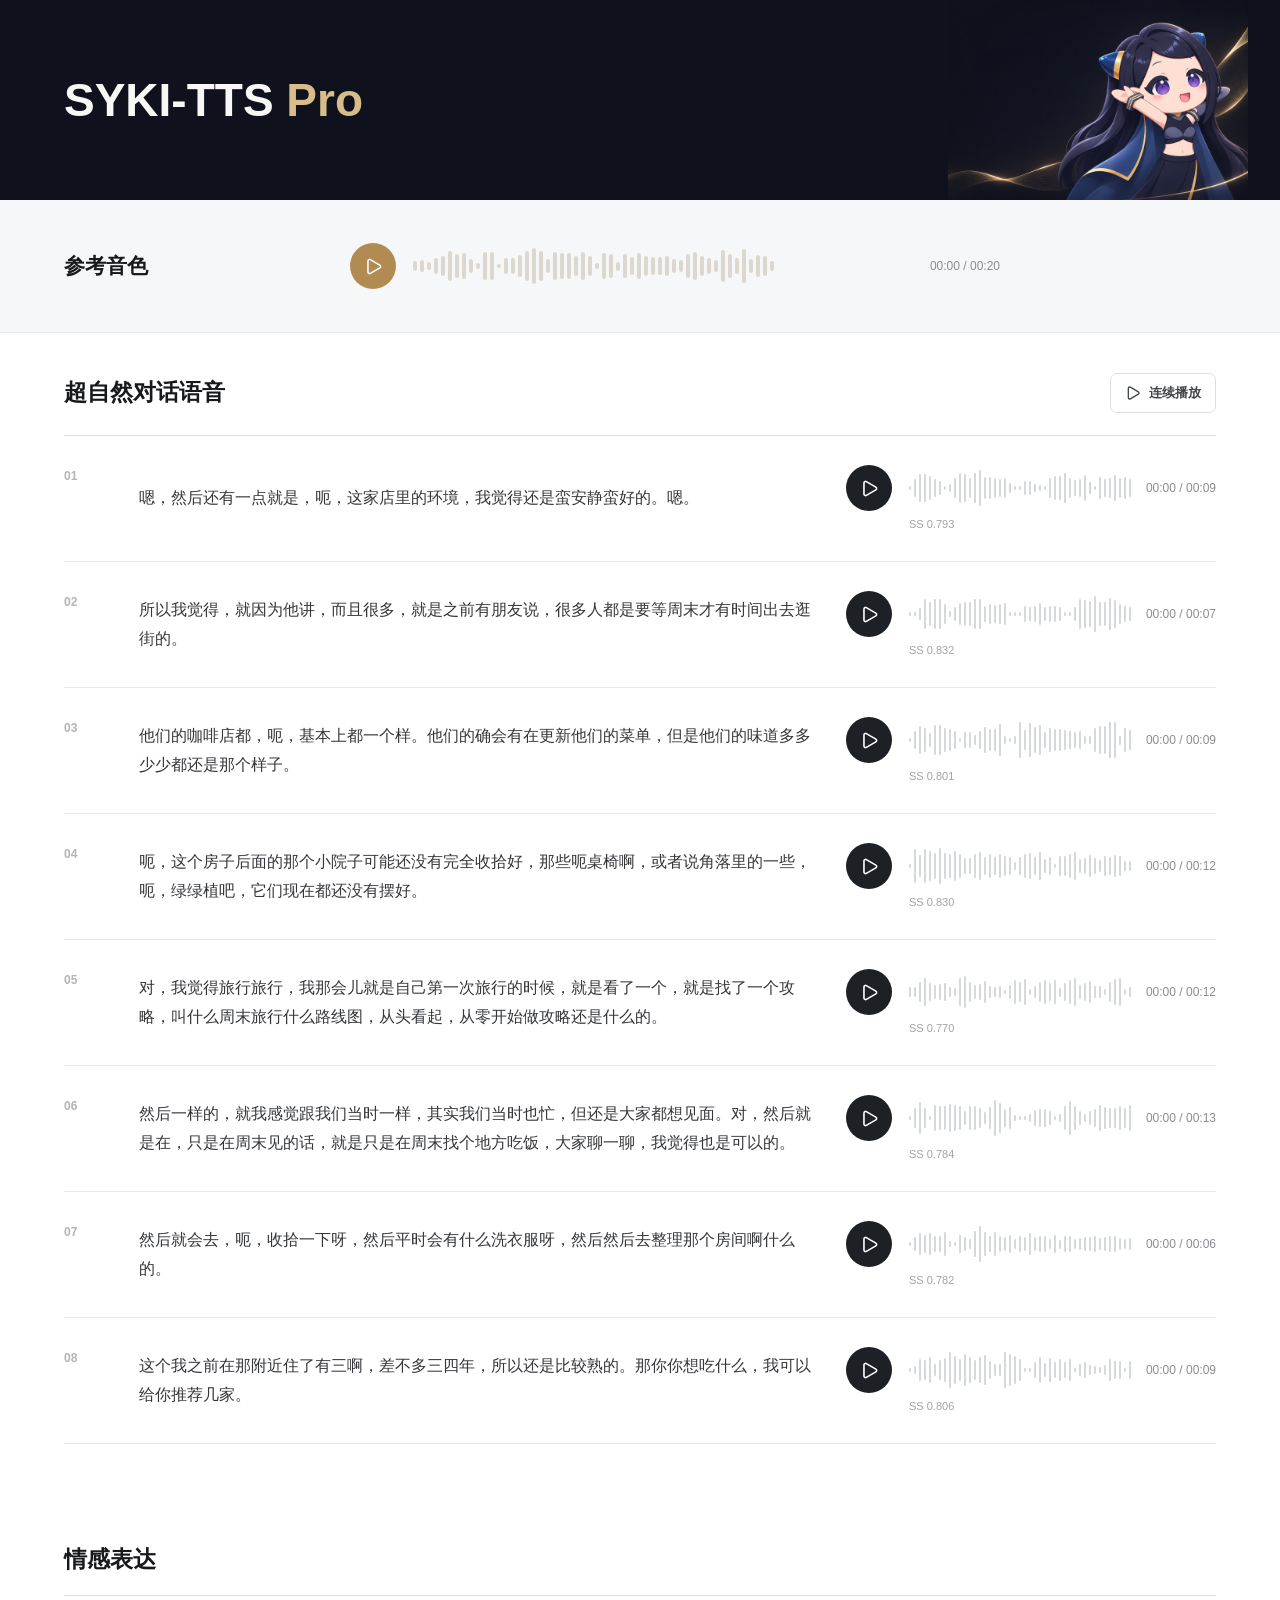
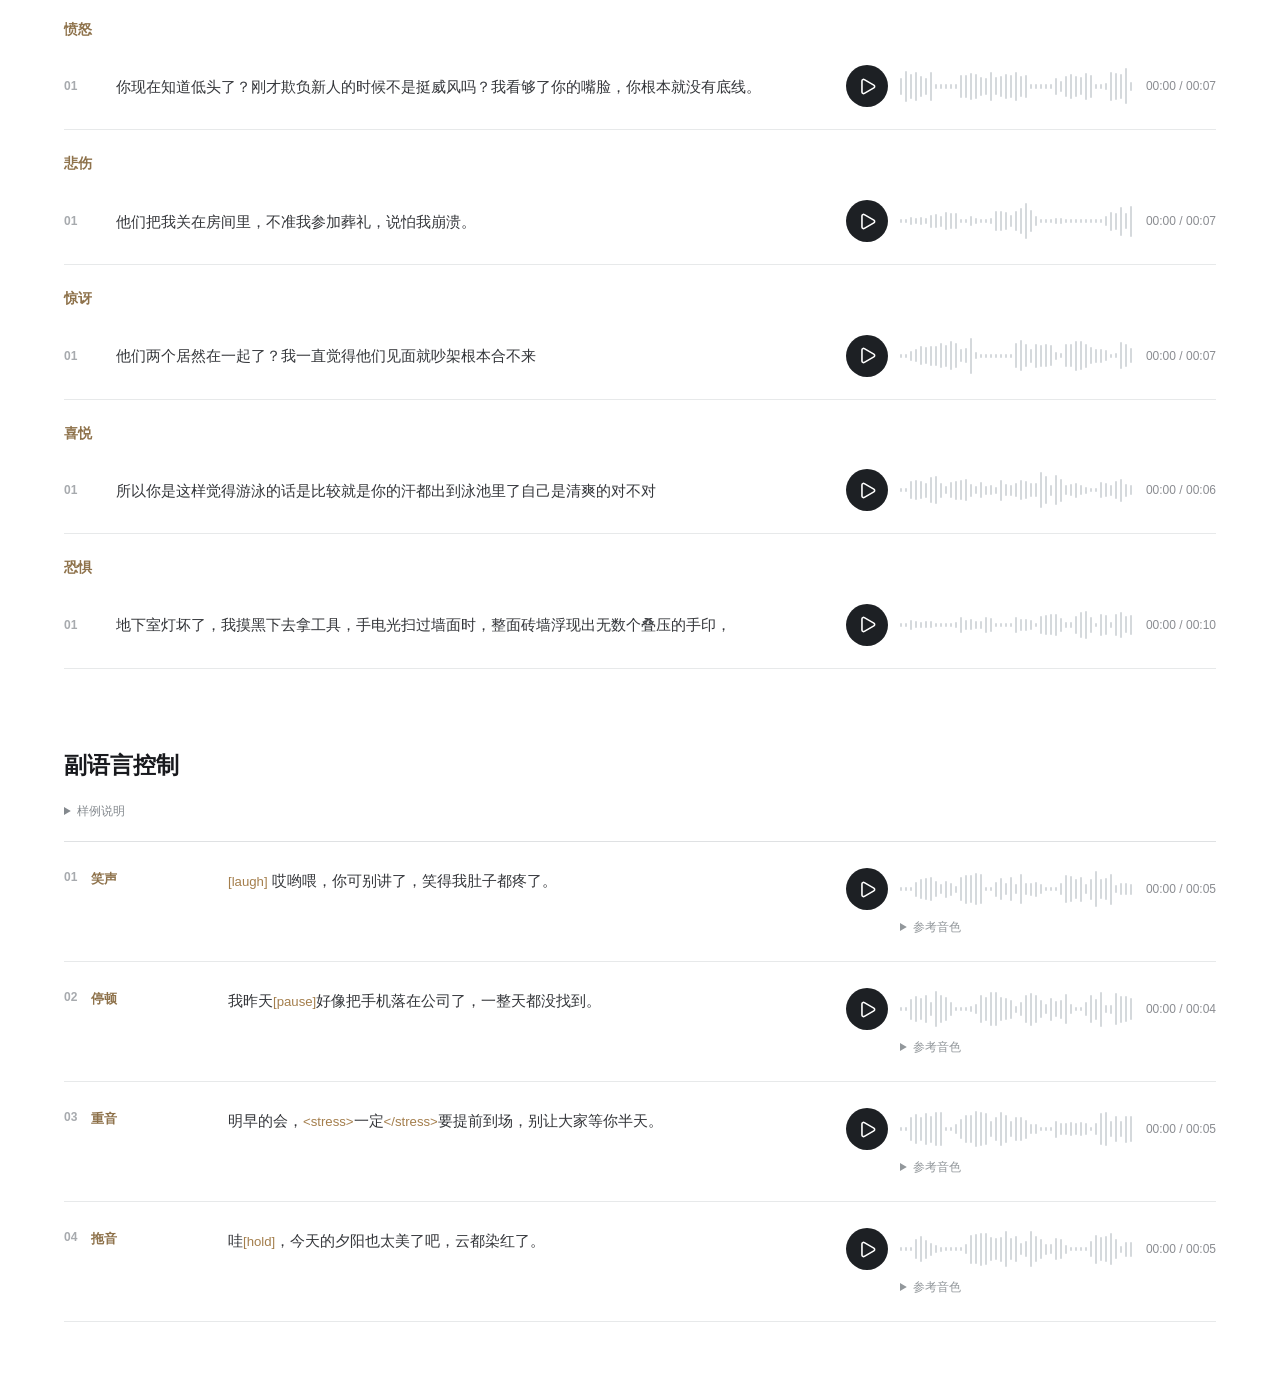
==== commit fbff5095: "Remove comparison section" ====
--- a/syki-tts-pro/index.html
+++ b/syki-tts-pro/index.html
@@ -8,8 +8,8 @@
   <title>SYKI-TTS Pro | 自然语音试听</title>
   <link rel="stylesheet" href="assets/style.css?v=4">
   <script defer src="assets/data.js"></script>
-  <script defer src="assets/extras.js?v=4"></script>
-  <script defer src="assets/app.js?v=4"></script>
+  <script defer src="assets/extras.js?v=5"></script>
+  <script defer src="assets/app.js?v=5"></script>
 </head>
 <body>
   <main id="top">
@@ -44,15 +44,6 @@
       <div id="emotion-list" class="emotion-list"></div>
     </section>
 
-    <section id="voice-comparison" class="feature-section" aria-labelledby="comparison-heading">
-      <div class="feature-heading">
-        <h2 id="comparison-heading">与 IndexTTS 2 对照</h2>
-        <p class="feature-note">所选样例，同一音色与情感参考。</p>
-      </div>
-      <details class="method-note"><summary>对照说明</summary><p>SYKI 一侧为已选历史结果，IndexTTS 2 使用所示文本和相同原始参考重新生成。其中部分历史结果经过音频截取，生成时的完整文本和随机种子不完全相同；单次试听不代表整体测试。SS 为相对音色参考的相似度。</p></details>
-      <div id="comparison-list" class="comparison-list"></div>
-    </section>
-
     <section id="paralinguistic" class="feature-section paralinguistic-section" aria-labelledby="paralinguistic-heading">
       <div class="feature-heading"><h2 id="paralinguistic-heading">副语言控制</h2></div>
       <details class="method-note"><summary>样例说明</summary><p>样例来自已确认的三阶段验收结果；部分通过参考音频编辑、重新合成或音频拼接完成。</p></details>
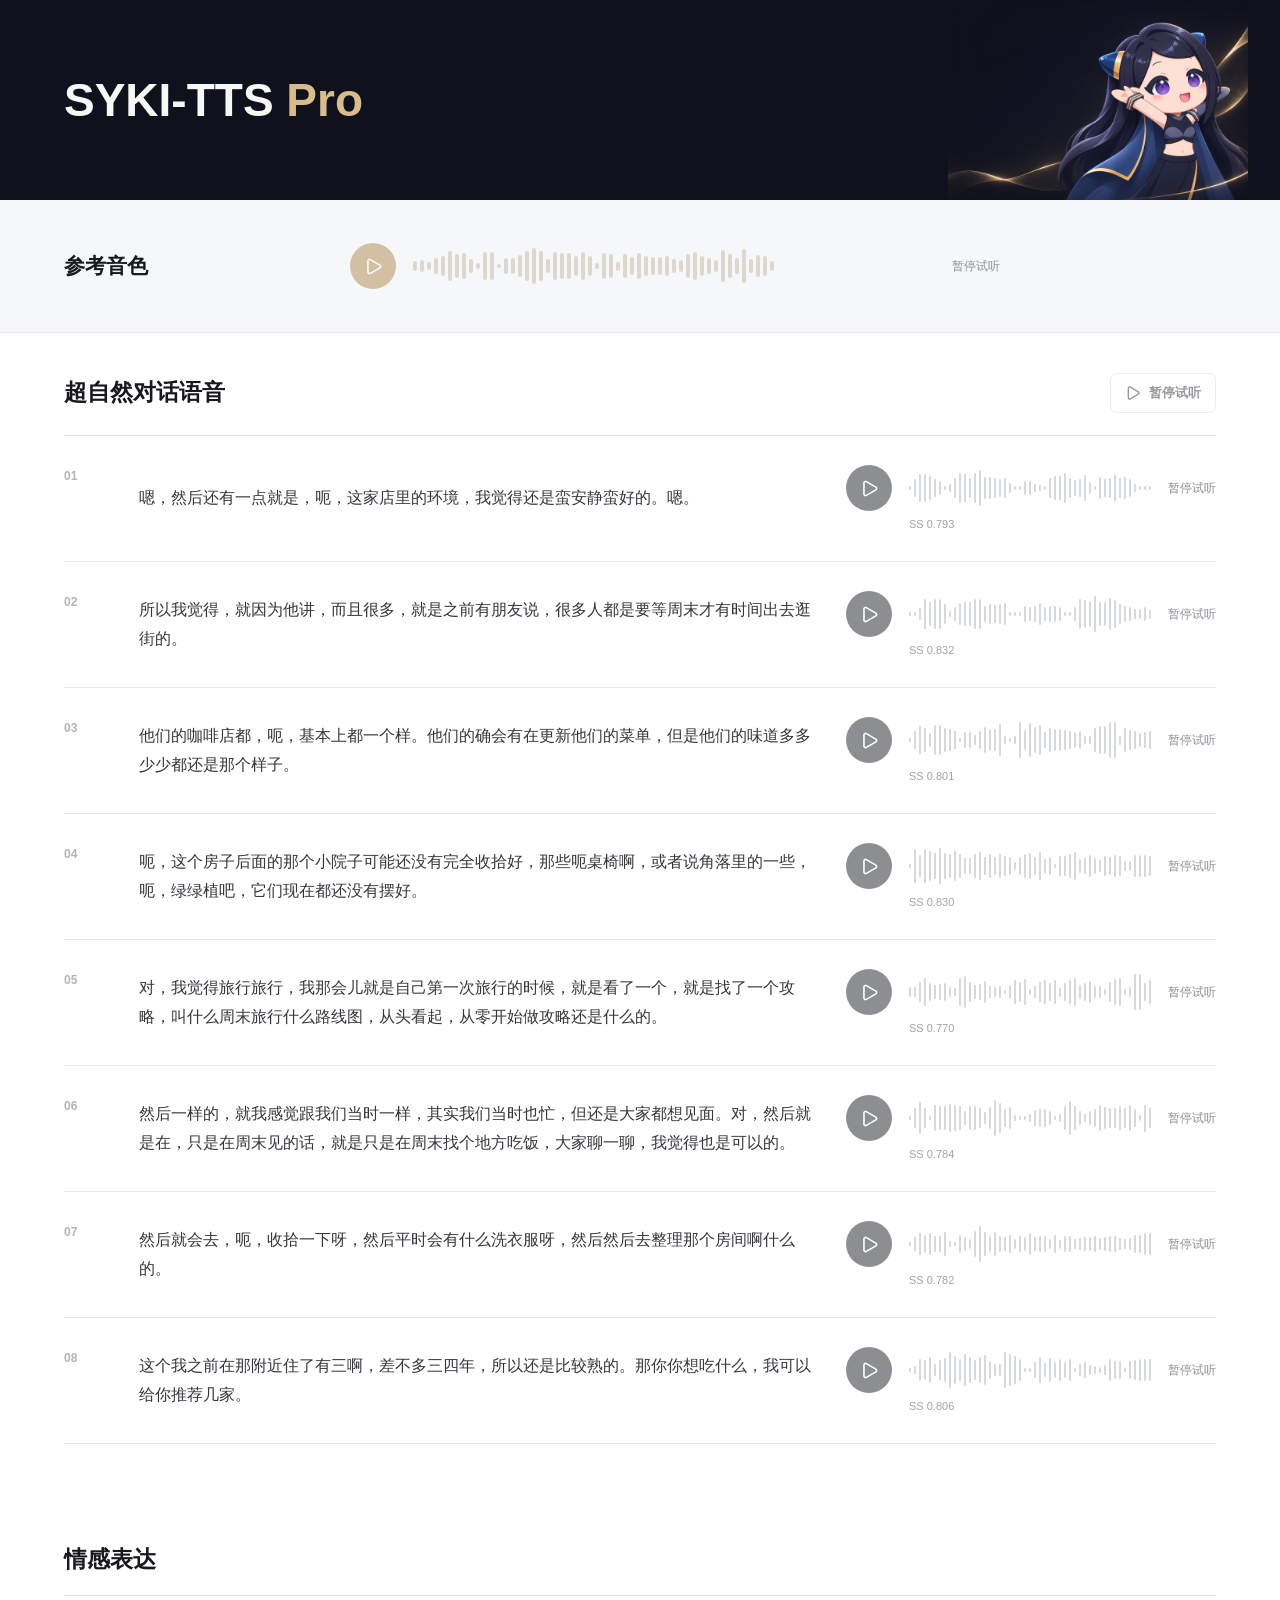
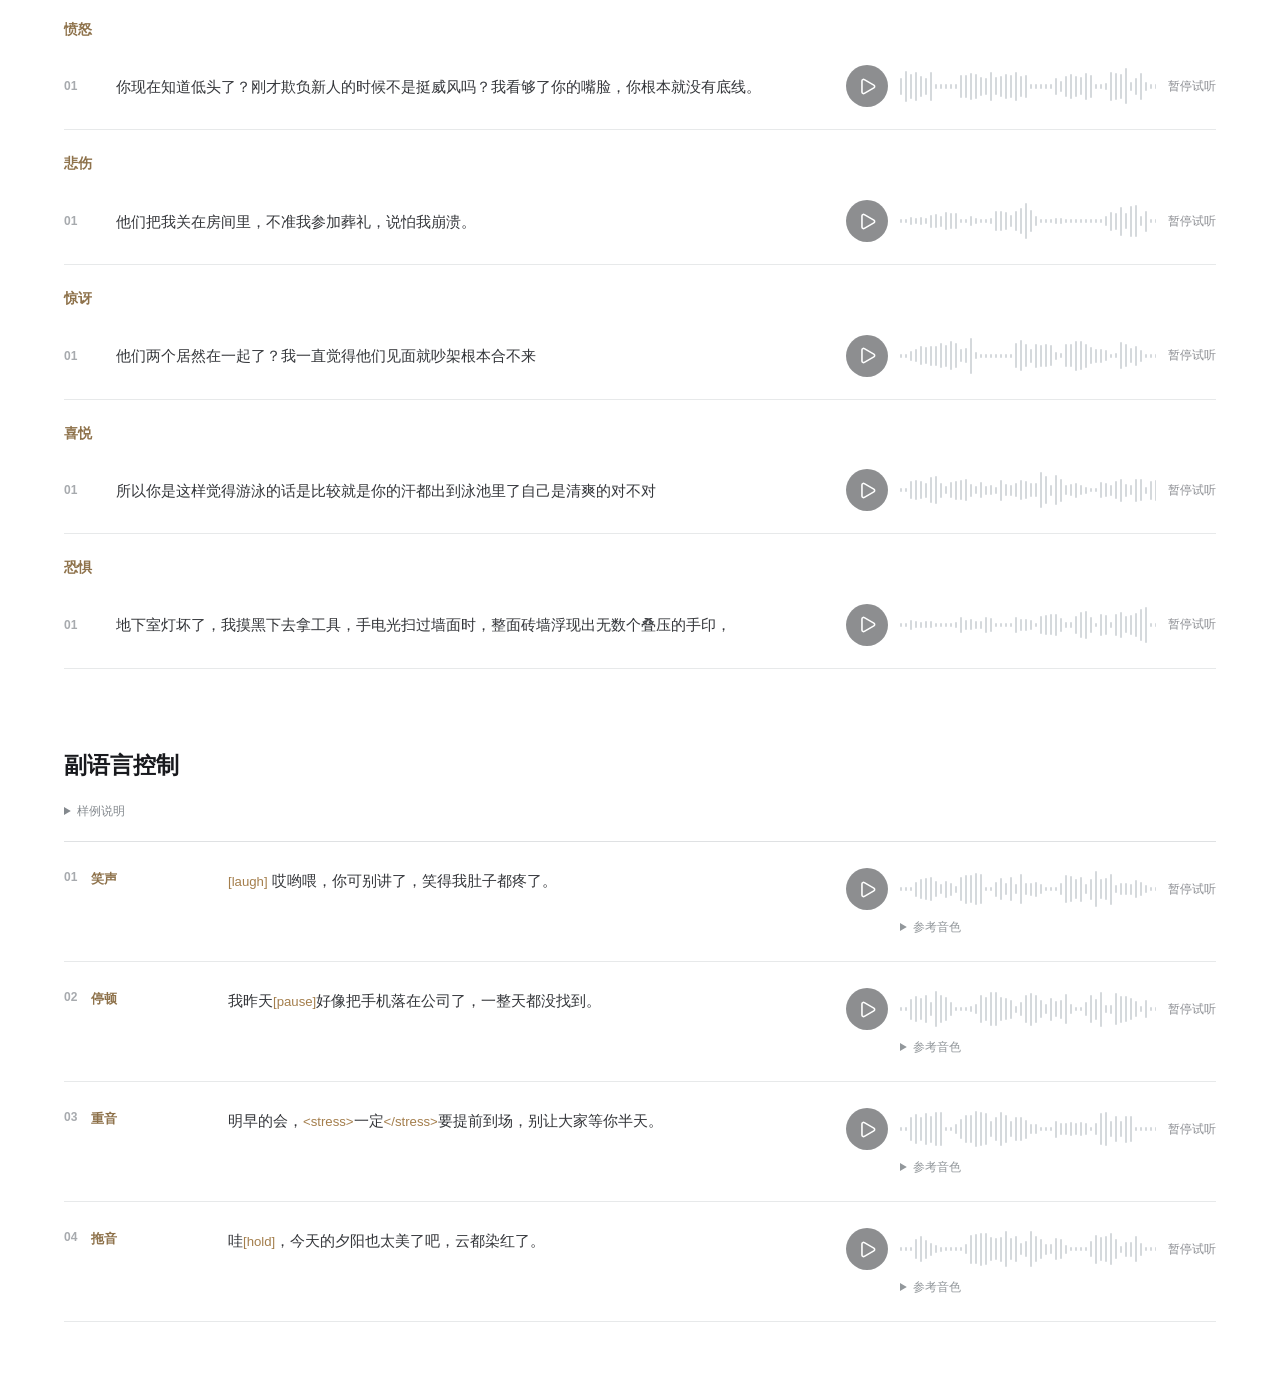
==== commit 289f5cf7: "Pause playback and withdraw audio assets" ====
--- a/syki-tts-pro/index.html
+++ b/syki-tts-pro/index.html
@@ -6,10 +6,10 @@
   <meta name="theme-color" content="#101116">
   <meta name="description" content="SYKI-TTS Pro 自然语音试听。">
   <title>SYKI-TTS Pro | 自然语音试听</title>
-  <link rel="stylesheet" href="assets/style.css?v=4">
+  <link rel="stylesheet" href="assets/style.css?v=6">
   <script defer src="assets/data.js"></script>
   <script defer src="assets/extras.js?v=5"></script>
-  <script defer src="assets/app.js?v=5"></script>
+  <script defer src="assets/app.js?v=6"></script>
 </head>
 <body>
   <main id="top">
--- a/syki-tts-pro/assets/style.css
+++ b/syki-tts-pro/assets/style.css
@@ -20,6 +20,7 @@
 .audio-player{display:grid;grid-template-columns:48px minmax(0,1fr) auto;gap:15px;align-items:center;min-width:0}
 .play-button{display:grid;place-items:center;width:46px;height:46px;padding:0;border:0;border-radius:50%;background:#1d2024;color:white;transition:background .2s ease,transform .2s ease}
 .play-button:hover{background:#405b63;transform:scale(1.04)}
+.play-button:disabled{opacity:.5;cursor:not-allowed;transform:none}
 .play-button svg{width:19px;height:19px;stroke-width:2}
 .reference-player .play-button{background:#b18b51}
 .reference-player .play-button:hover{background:#856b43}
@@ -37,6 +38,7 @@
 .section-heading h2{margin:0;font-size:23px;line-height:1.3;font-weight:650;letter-spacing:0}
 .play-all{display:inline-flex;align-items:center;justify-content:center;gap:8px;min-height:40px;padding:0 14px;border:1px solid #dedfe1;border-radius:7px;color:#41464b;background:#fff;white-space:nowrap;font-size:13px;font-weight:600;transition:background .2s ease,border-color .2s ease}
 .play-all:hover{background:#f5f6f7;border-color:#c7c9cb}
+.play-all:disabled{opacity:.55;cursor:not-allowed}
 .all-icon{display:inline-flex;align-items:center;justify-content:center;width:16px;height:16px}
 .all-icon svg{width:16px;height:16px}
 .samples-list{border-top:1px solid #dfe1e3}
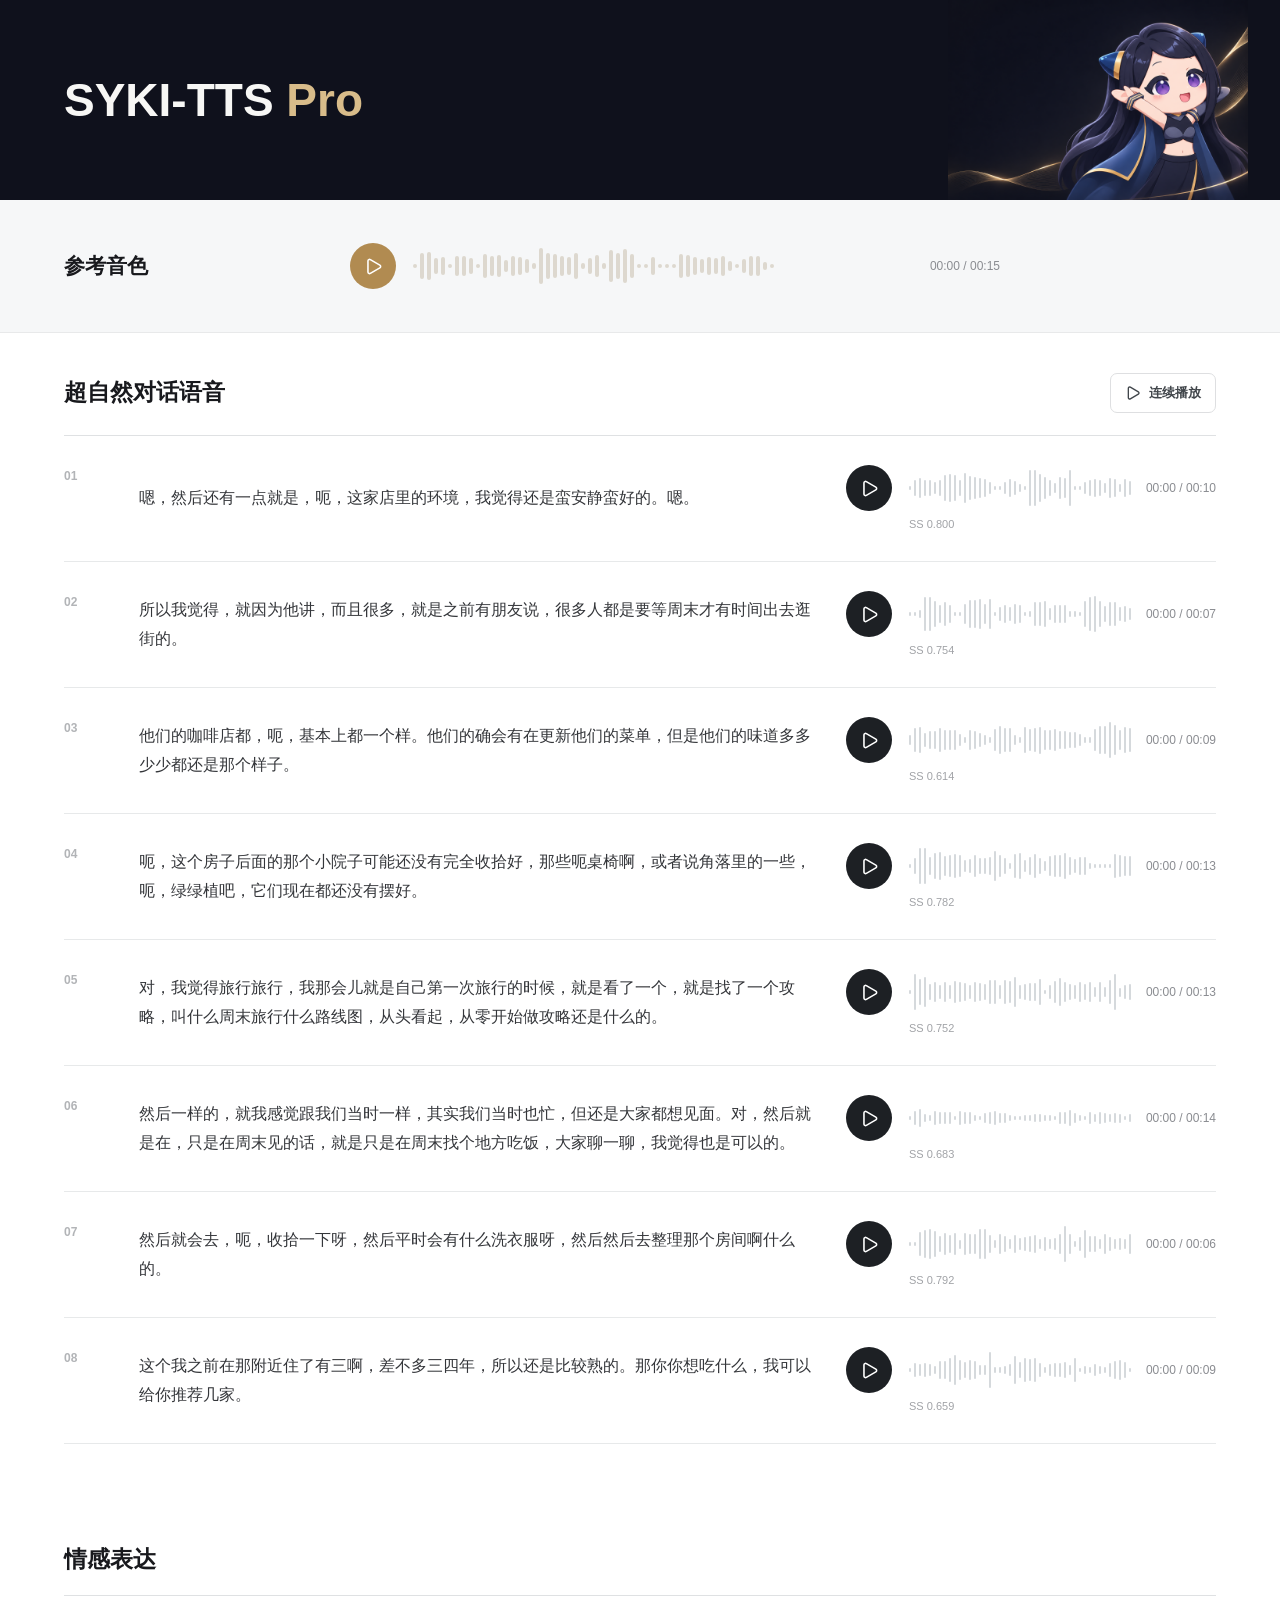
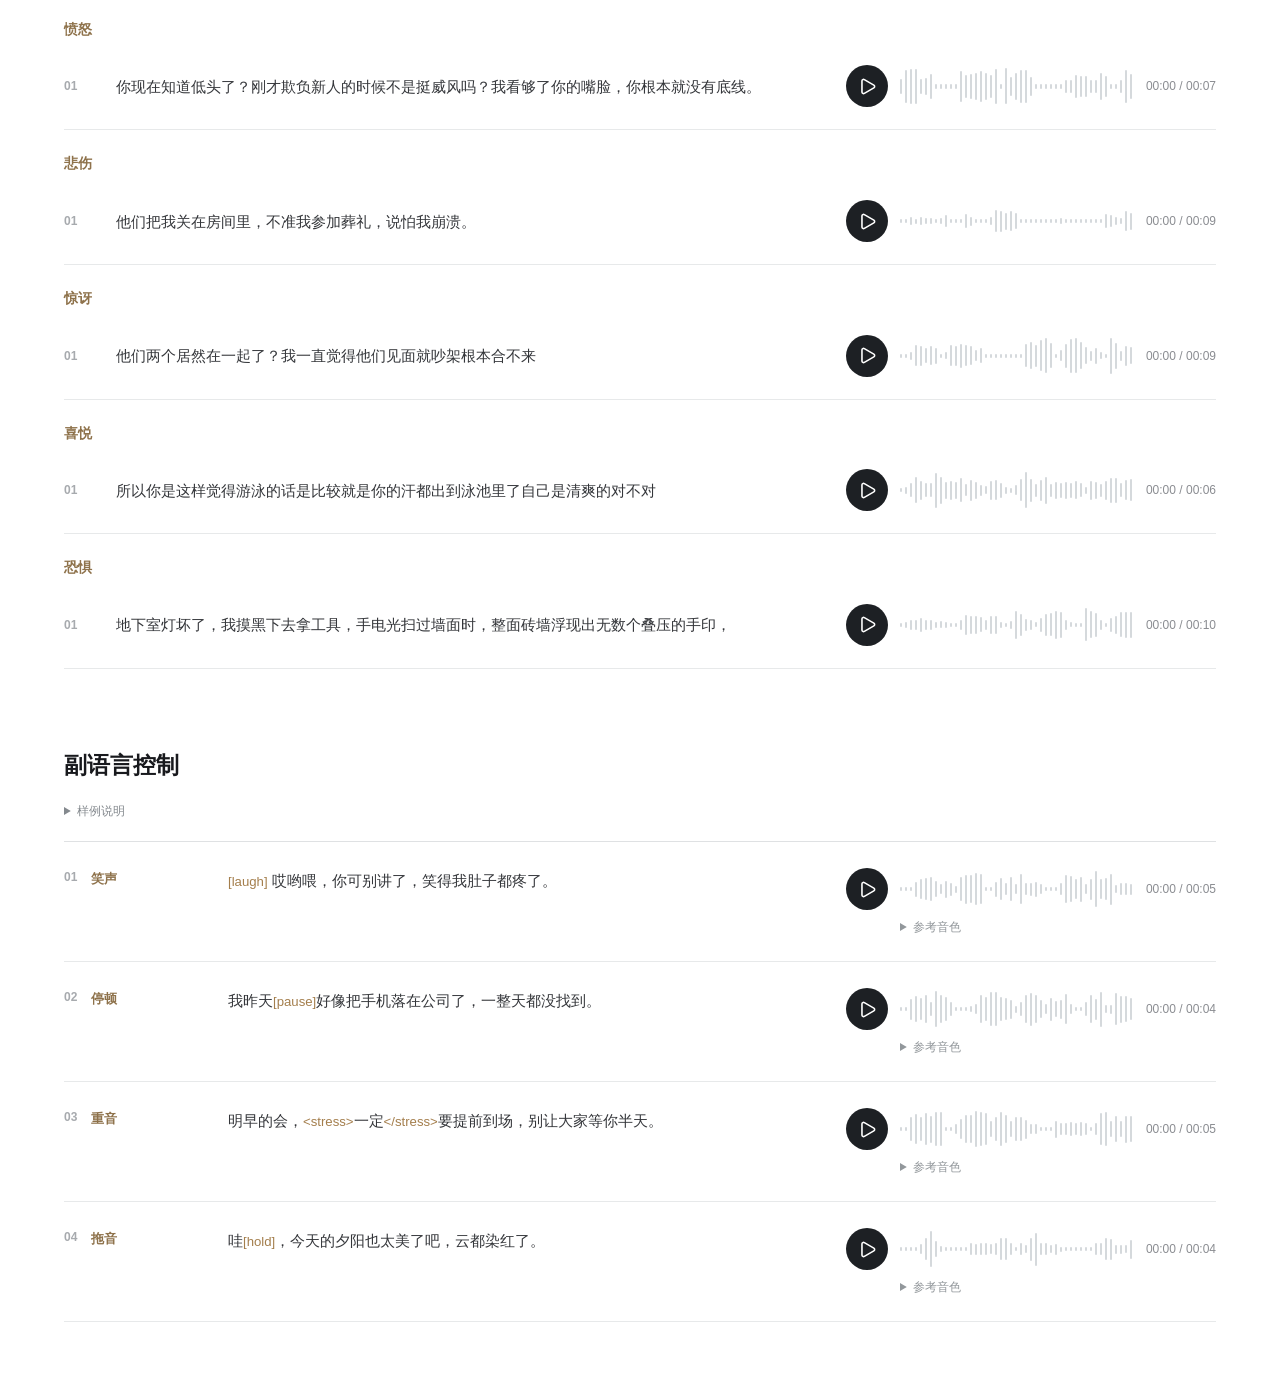
==== commit 524a1eea: "Publish selected SYKI voice demonstrations" ====
--- a/syki-tts-pro/index.html
+++ b/syki-tts-pro/index.html
@@ -6,10 +6,10 @@
   <meta name="theme-color" content="#101116">
   <meta name="description" content="SYKI-TTS Pro 自然语音试听。">
   <title>SYKI-TTS Pro | 自然语音试听</title>
-  <link rel="stylesheet" href="assets/style.css?v=6">
-  <script defer src="assets/data.js"></script>
-  <script defer src="assets/extras.js?v=5"></script>
-  <script defer src="assets/app.js?v=6"></script>
+  <link rel="stylesheet" href="assets/style.css?v=syki-20261116">
+  <script defer src="assets/data.js?v=syki-20261116"></script>
+  <script defer src="assets/extras.js?v=syki-20261116"></script>
+  <script defer src="assets/app.js?v=syki-20261116"></script>
 </head>
 <body>
   <main id="top">
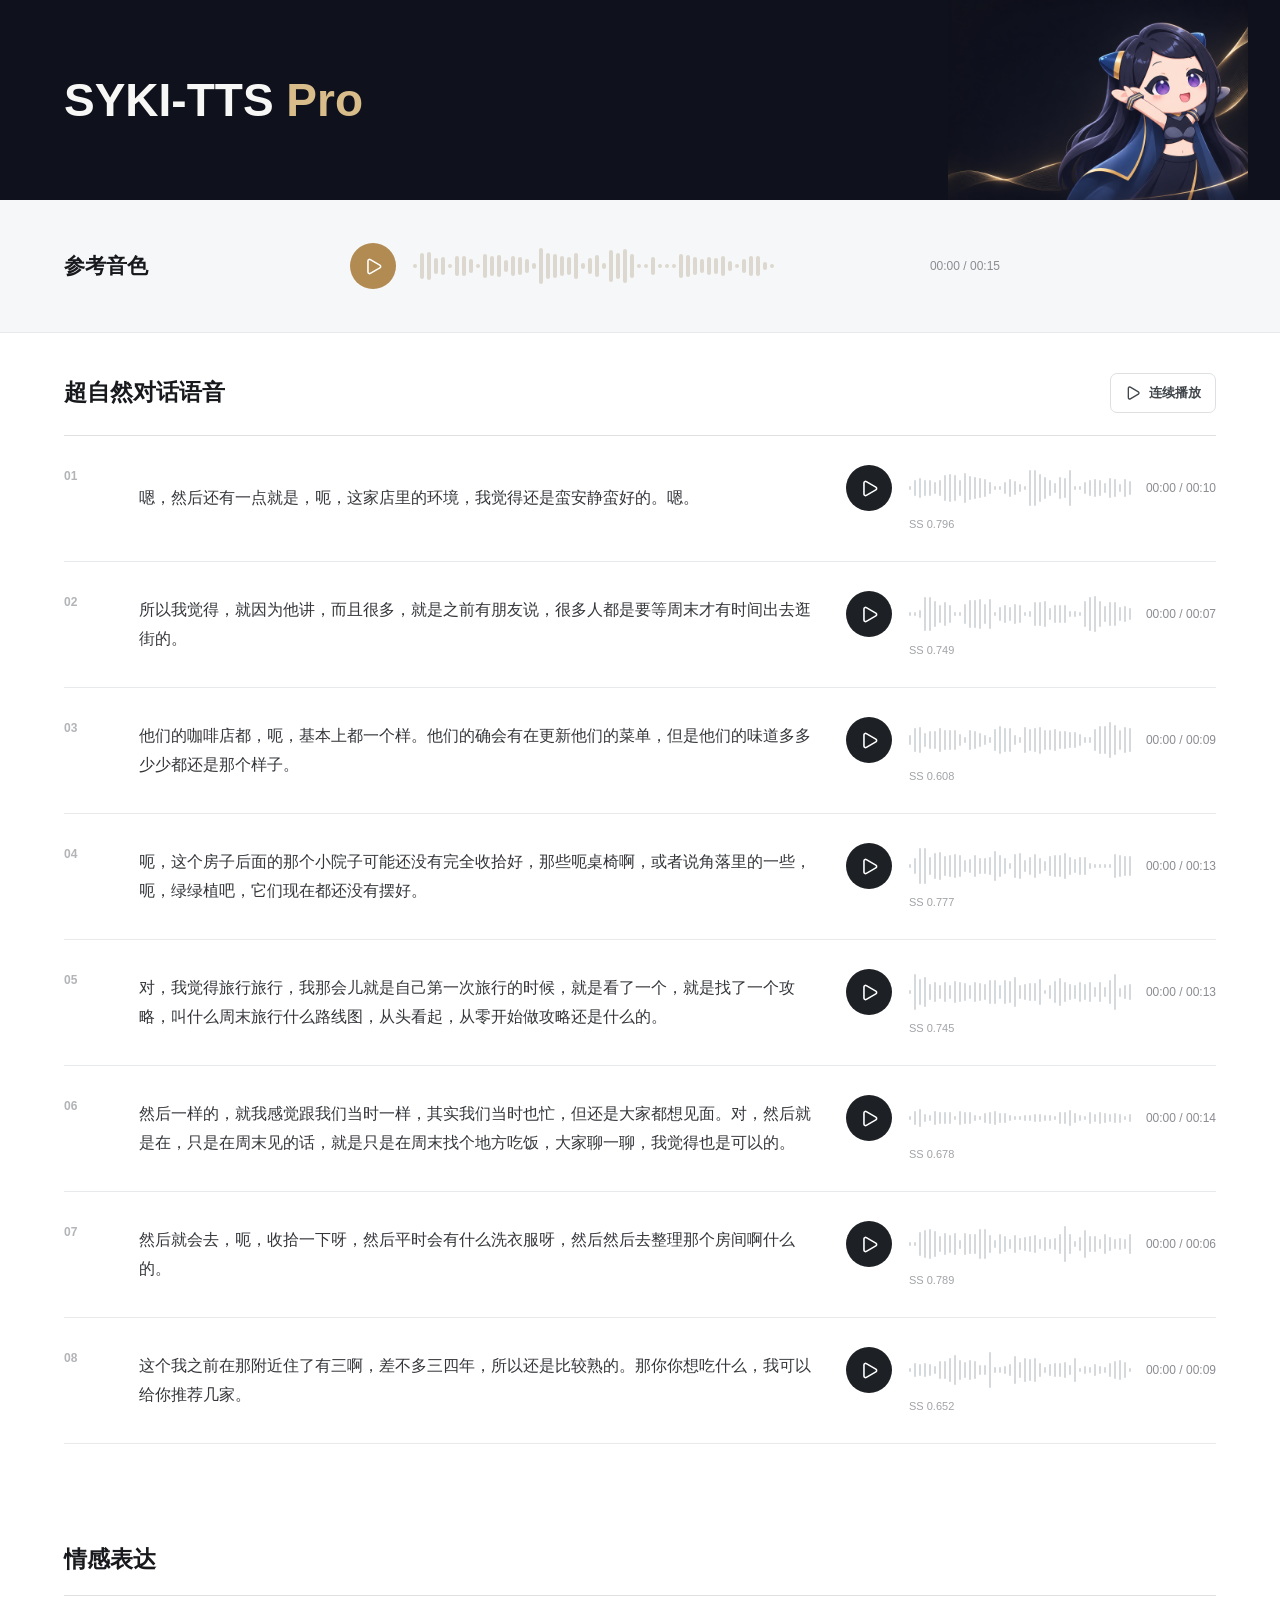
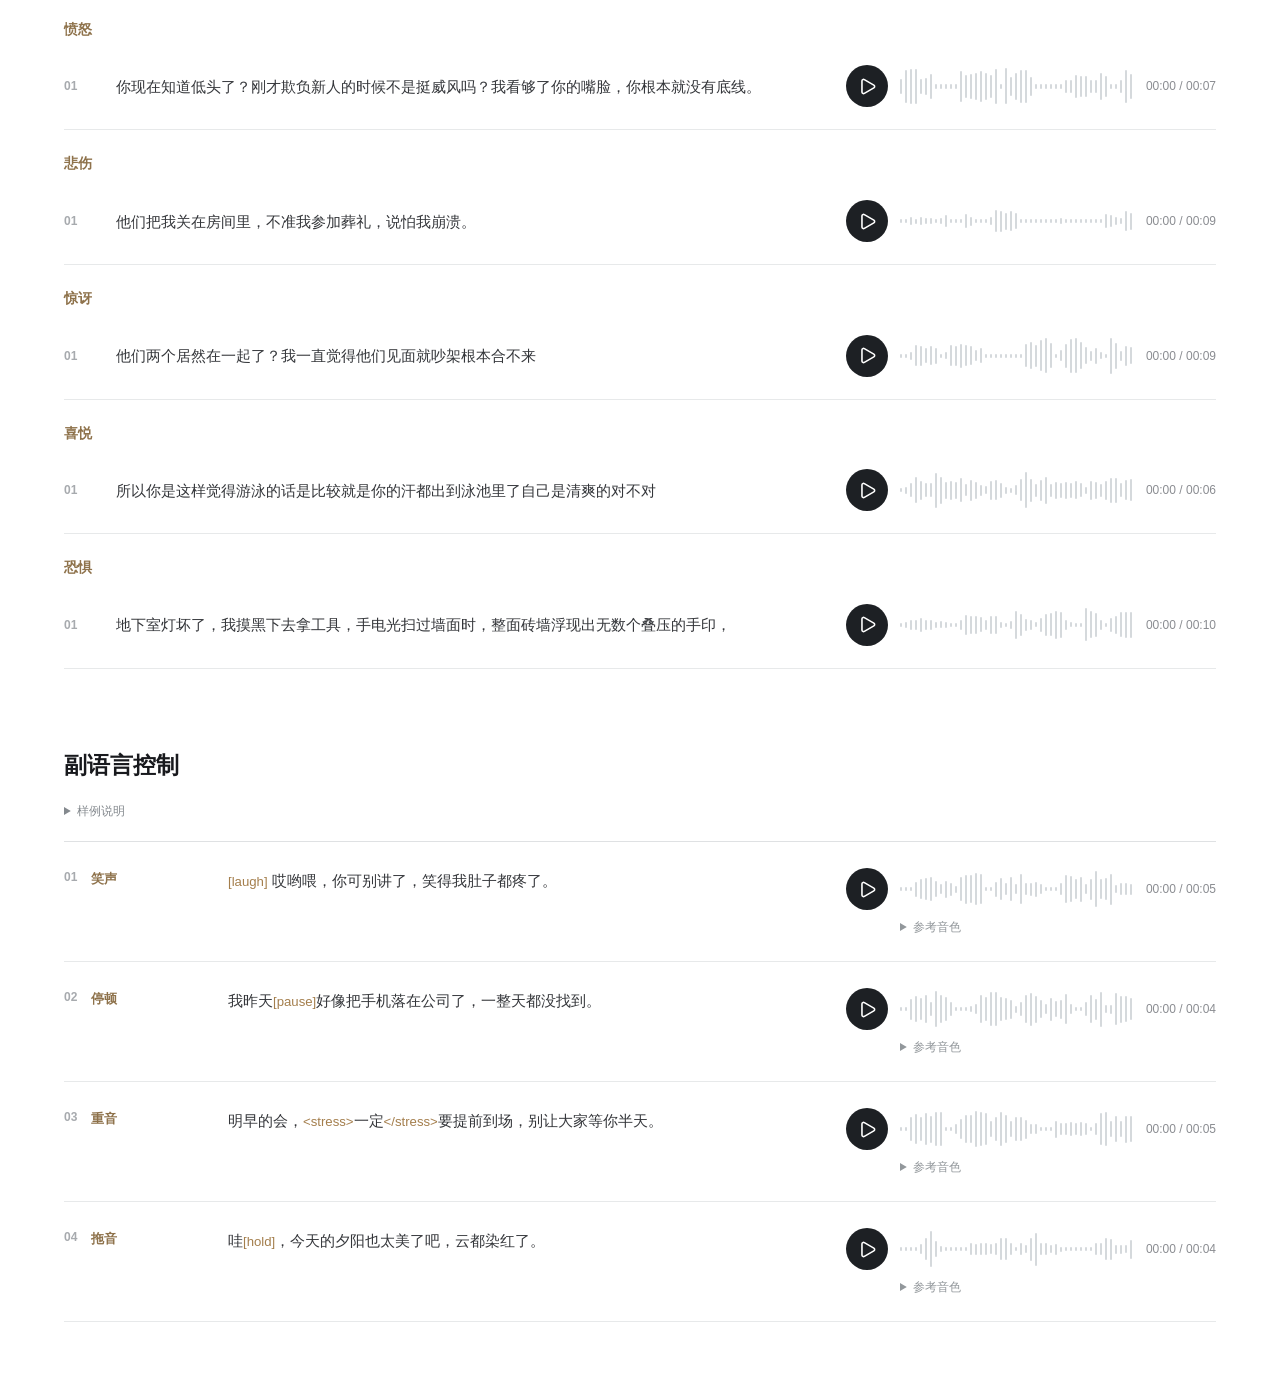
==== commit 147d8154: "Compress SYKI demos to on-demand MP3" ====
--- a/syki-tts-pro/index.html
+++ b/syki-tts-pro/index.html
@@ -6,10 +6,10 @@
   <meta name="theme-color" content="#101116">
   <meta name="description" content="SYKI-TTS Pro 自然语音试听。">
   <title>SYKI-TTS Pro | 自然语音试听</title>
-  <link rel="stylesheet" href="assets/style.css?v=syki-20261116">
-  <script defer src="assets/data.js?v=syki-20261116"></script>
-  <script defer src="assets/extras.js?v=syki-20261116"></script>
-  <script defer src="assets/app.js?v=syki-20261116"></script>
+  <link rel="stylesheet" href="assets/style.css?v=mp3-128-20261116">
+  <script defer src="assets/data.js?v=mp3-128-20261116"></script>
+  <script defer src="assets/extras.js?v=mp3-128-20261116"></script>
+  <script defer src="assets/app.js?v=mp3-128-20261116"></script>
 </head>
 <body>
   <main id="top">
